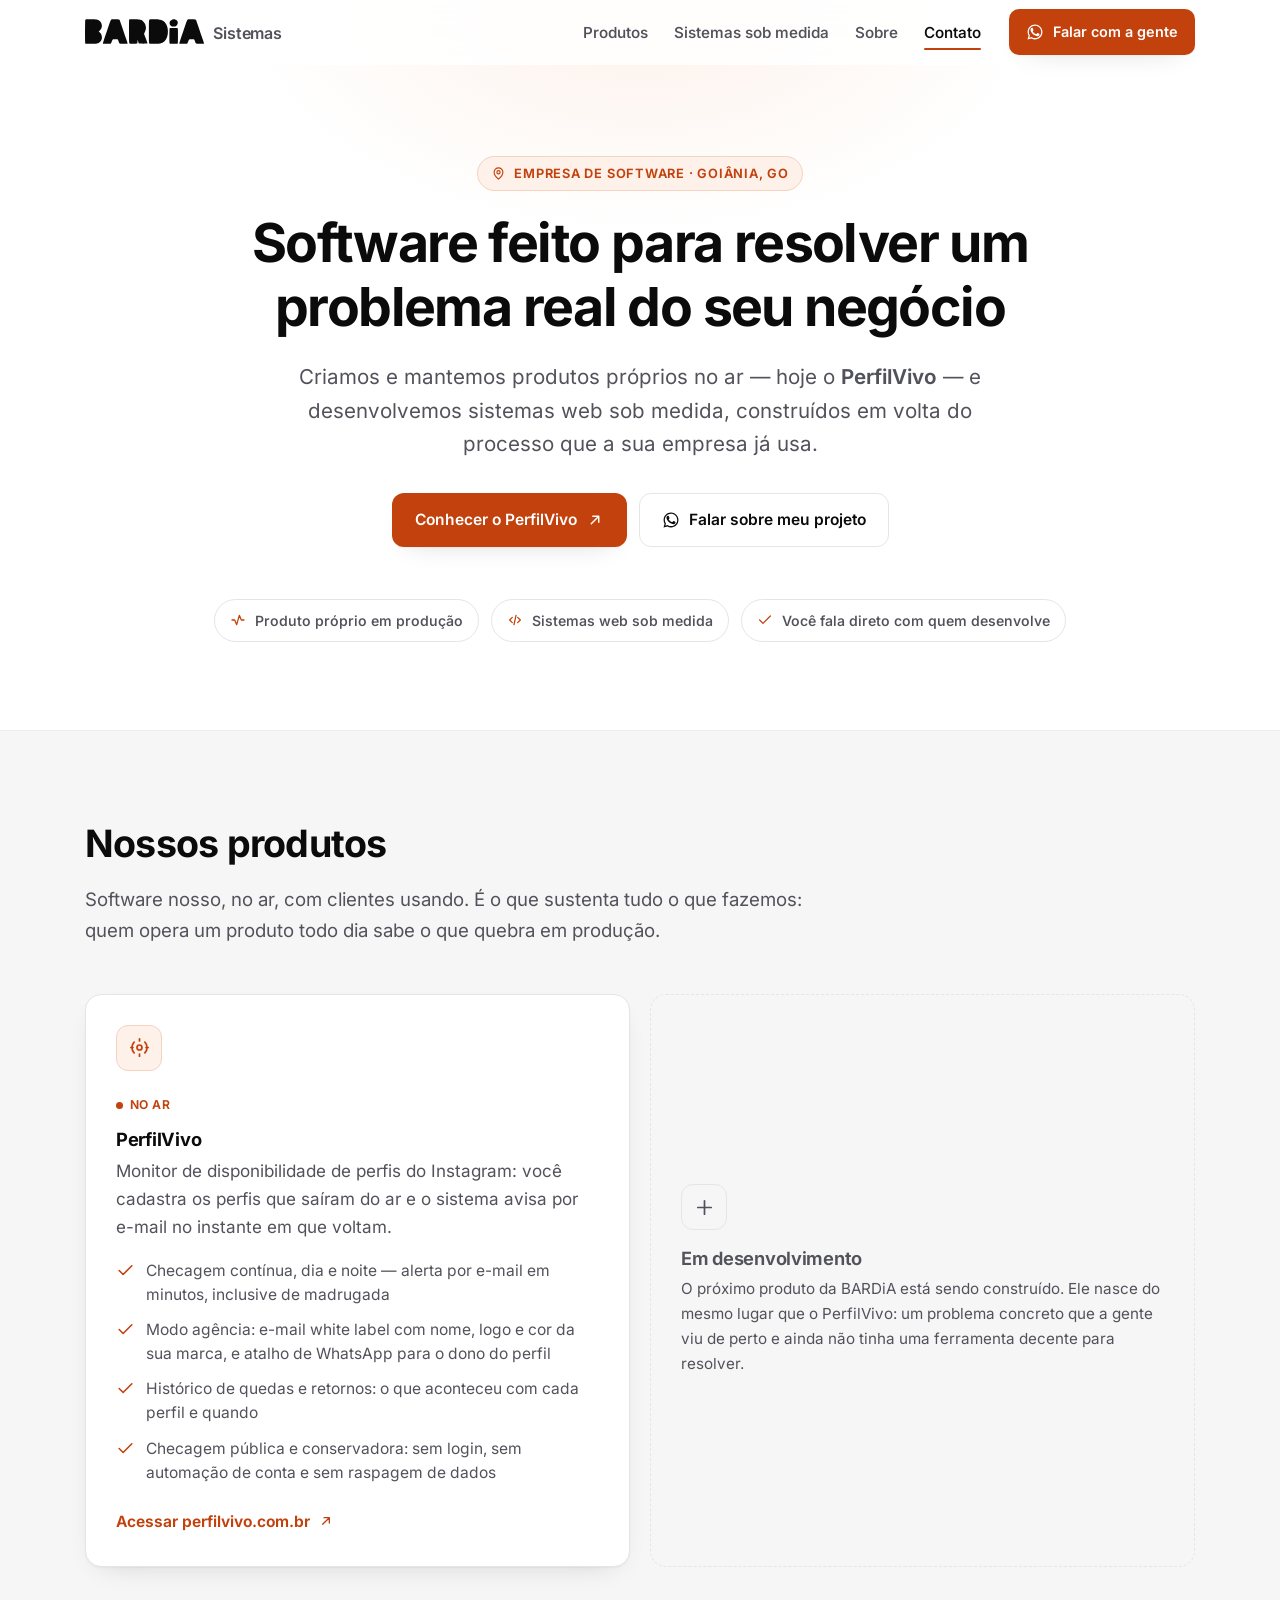
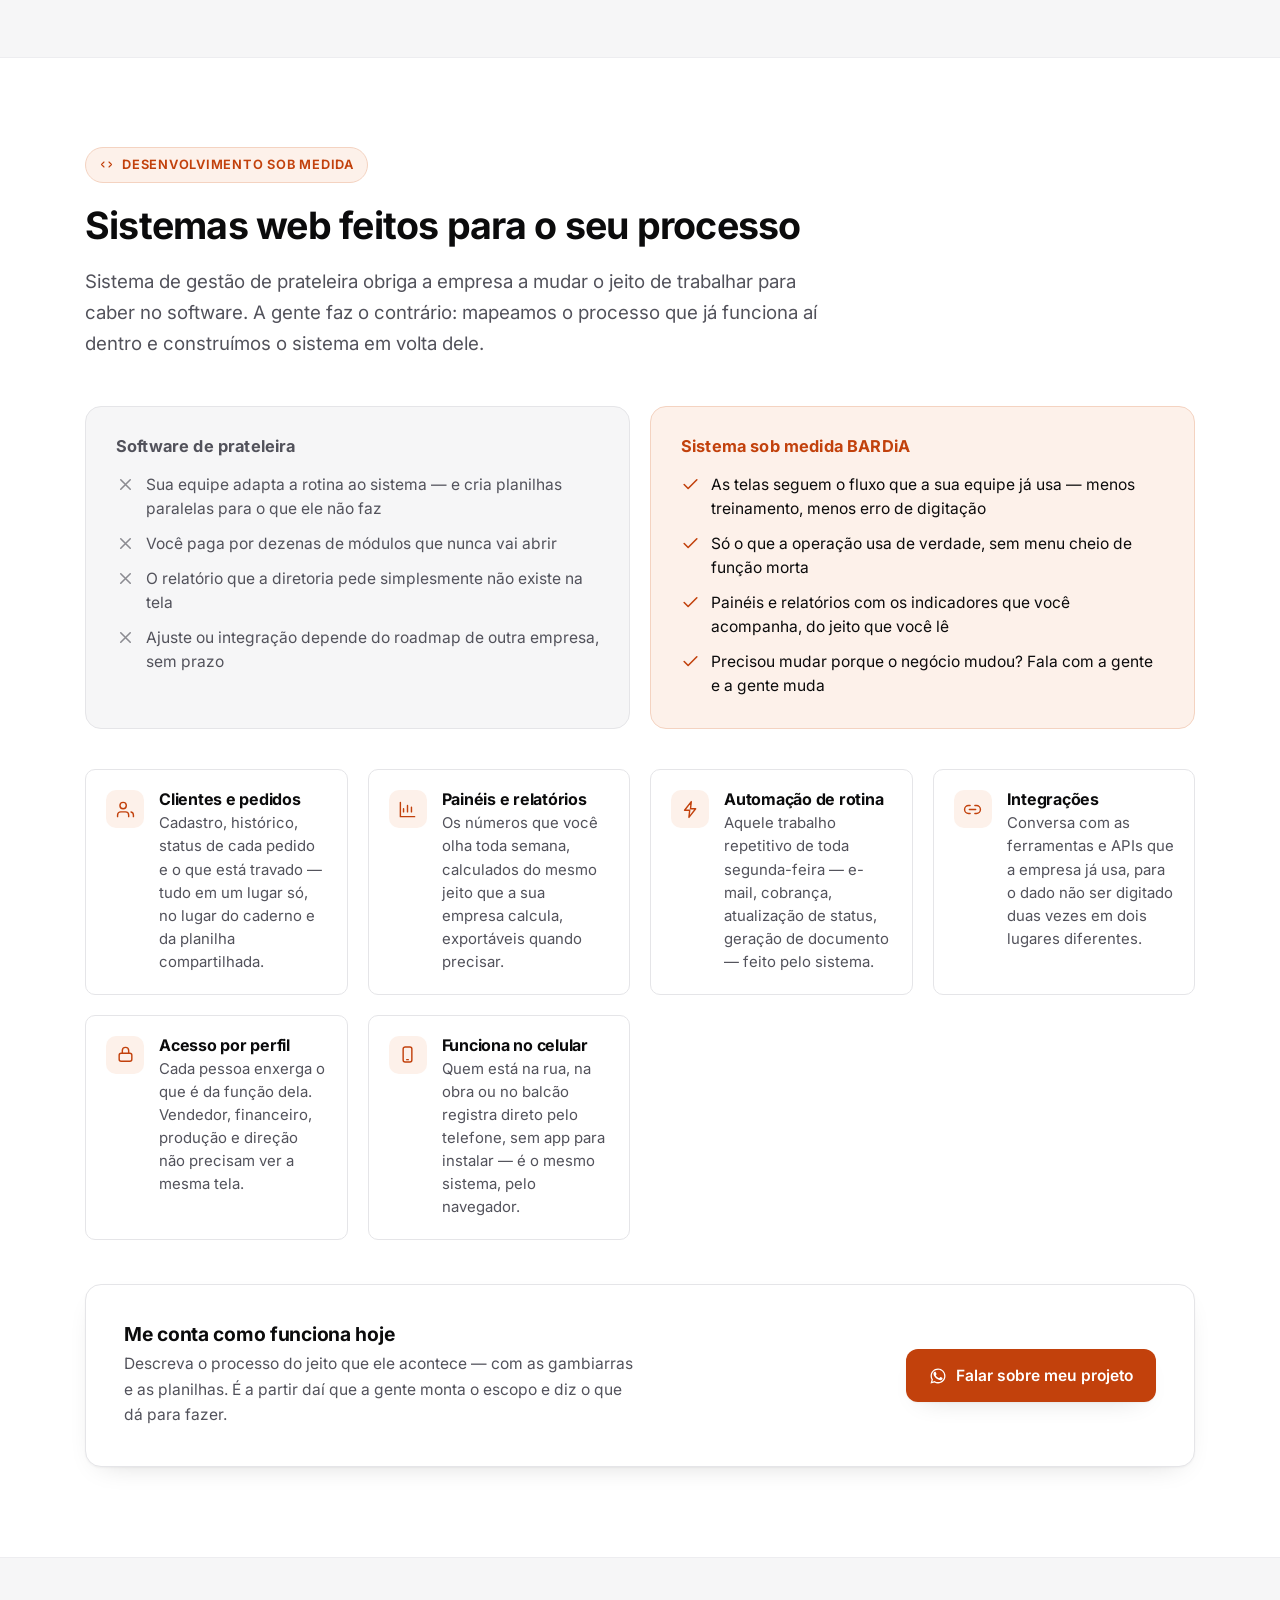
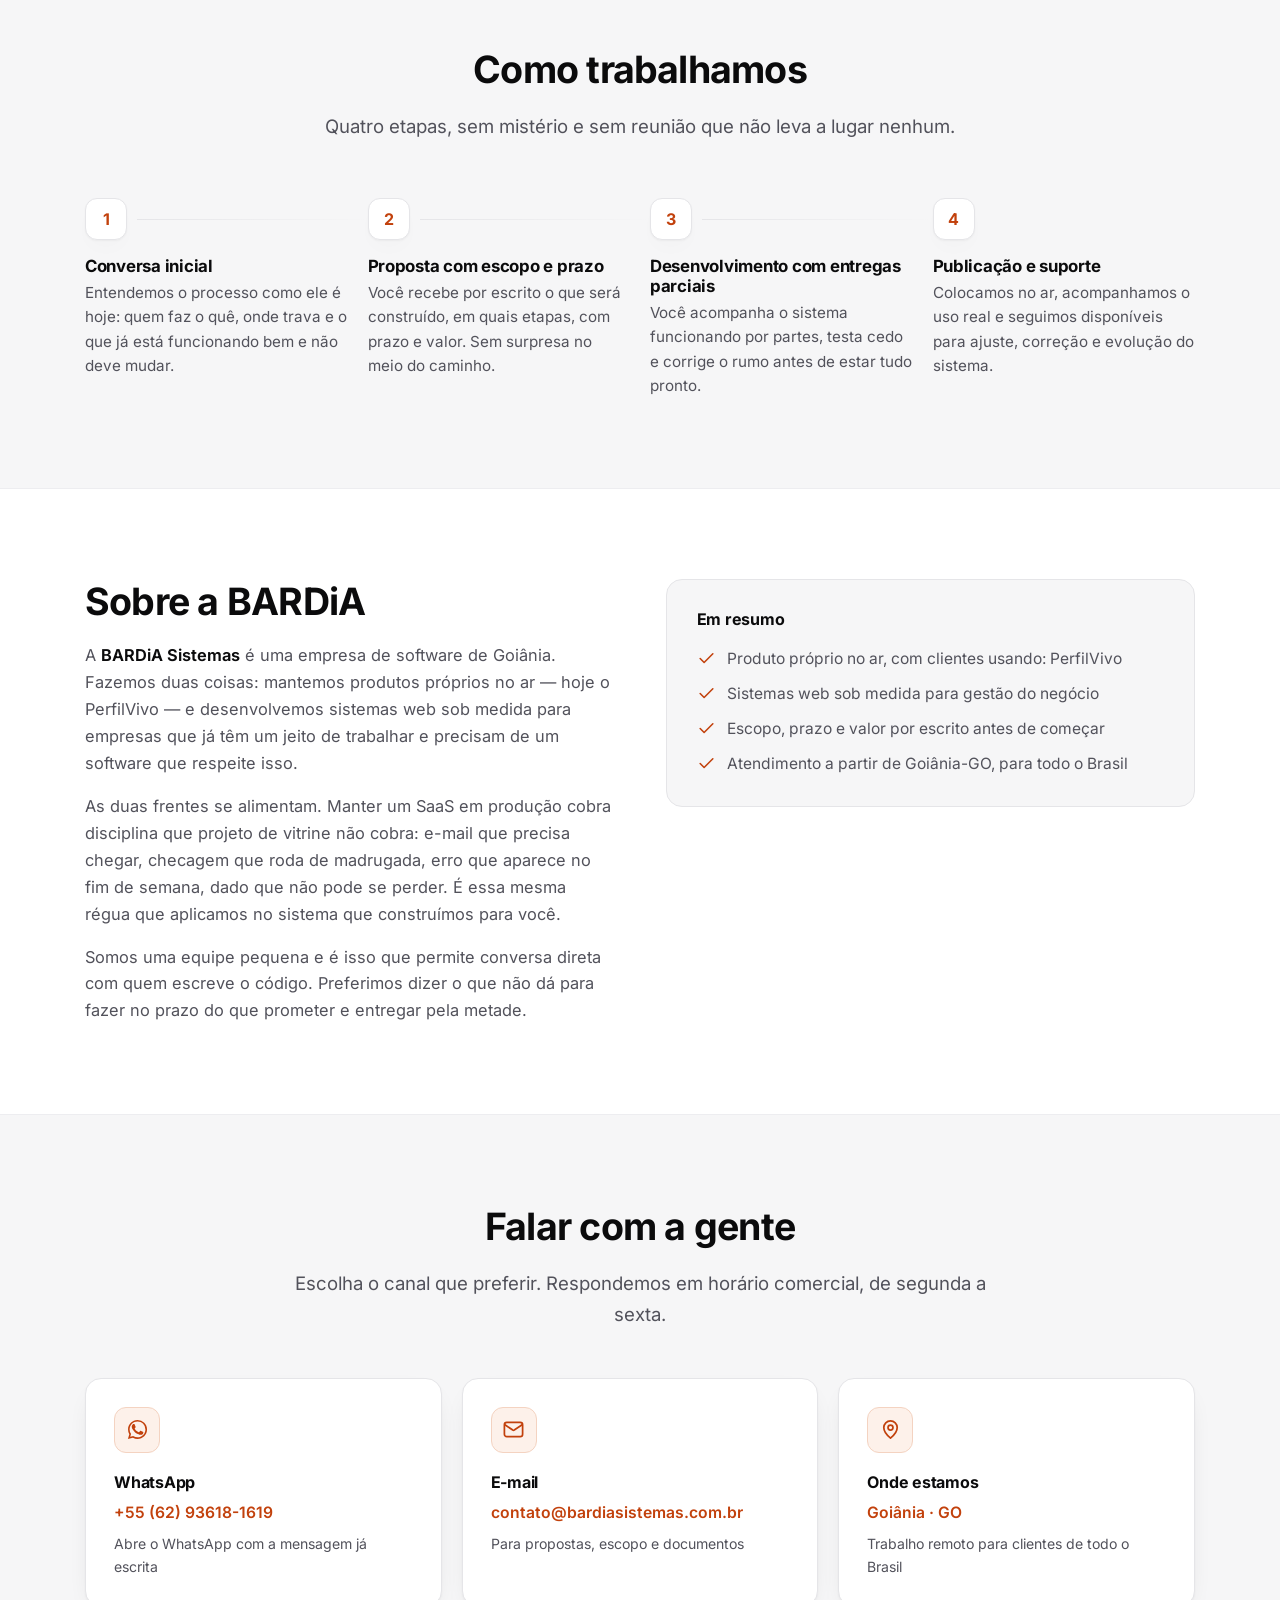
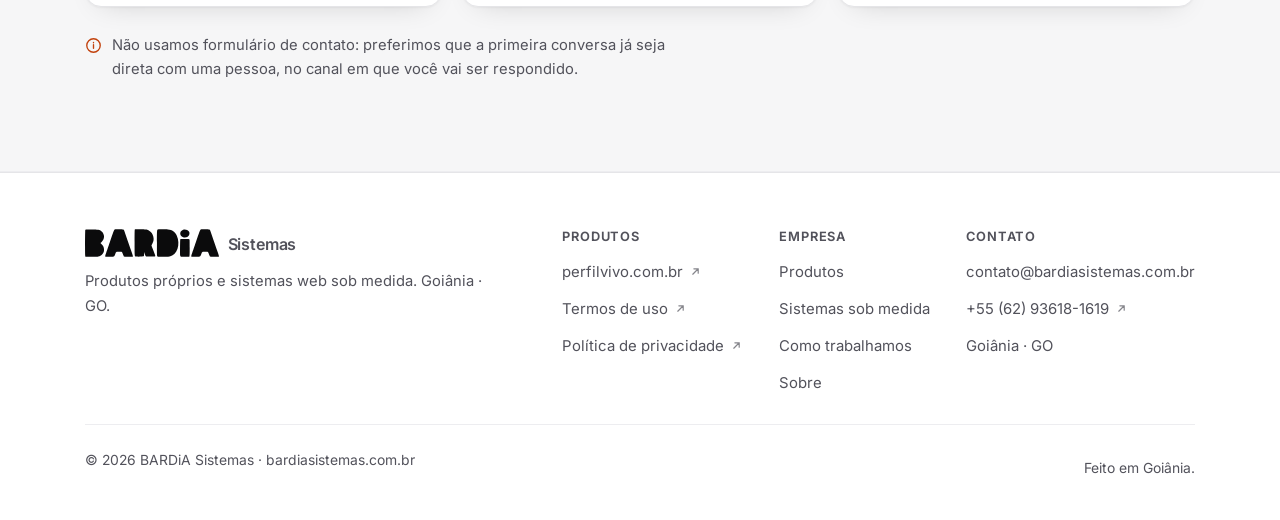
==== index.html @ 9dba1d03 "Site institucional da BARDiA Sistemas Landing page estatica de uma pagina, sem build e sem dependenc" ====
<!DOCTYPE html>
<html lang="pt-BR">
<head>
<meta charset="utf-8">
<meta name="viewport" content="width=device-width, initial-scale=1">

<title>BARDiA Sistemas — Sistemas web sob medida em Goiânia-GO</title>
<meta name="description" content="BARDiA Sistemas: empresa de software em Goiânia-GO. Desenvolvemos sistemas web sob medida para o processo da sua empresa e mantemos produtos próprios no ar, como o PerfilVivo.">
<meta name="author" content="BARDiA Sistemas">
<meta name="theme-color" content="#ffffff" media="(prefers-color-scheme: light)">
<meta name="theme-color" content="#0b0b0c" media="(prefers-color-scheme: dark)">

<link rel="canonical" href="https://bardiasistemas.com.br/">

<!-- Icones. favicon.svg e o quadrado ambar com o monograma branco — o mesmo
     desenho dos PNGs, para a aba nao mudar de cara conforme o navegador.
     (logo-mark.svg continua existindo como logo pura, sem fundo.) -->
<link rel="icon" href="assets/img/favicon.svg" type="image/svg+xml">
<link rel="icon" href="assets/img/favicon-32.png" sizes="32x32" type="image/png">
<link rel="apple-touch-icon" href="assets/img/apple-touch-icon.png">
<link rel="manifest" href="site.webmanifest">

<!-- A fonte e servida do proprio dominio. O preload faz o navegador comecar a
     baixa-la junto com o CSS, em vez de so depois de interpretar a folha de
     estilo. O atributo crossorigin e obrigatorio em preload de fonte, mesmo
     sendo do mesmo dominio — sem ele o arquivo e baixado duas vezes. -->
<link rel="preload" href="assets/fonts/inter-latin.woff2" as="font" type="font/woff2" crossorigin>

<!-- Open Graph -->
<meta property="og:type" content="website">
<meta property="og:site_name" content="BARDiA Sistemas">
<meta property="og:locale" content="pt_BR">
<meta property="og:url" content="https://bardiasistemas.com.br/">
<meta property="og:title" content="BARDiA Sistemas — Sistemas web sob medida em Goiânia-GO">
<meta property="og:description" content="Empresa de software com produto próprio no ar (PerfilVivo) e sistemas web sob medida, construídos em volta do processo que a sua empresa já usa.">
<meta property="og:image" content="https://bardiasistemas.com.br/assets/img/og-image.png">
<meta property="og:image:type" content="image/png">
<meta property="og:image:width" content="1200">
<meta property="og:image:height" content="630">
<meta property="og:image:alt" content="BARDiA Sistemas — sistemas web sob medida">

<!-- Twitter Card -->
<meta name="twitter:card" content="summary_large_image">
<meta name="twitter:title" content="BARDiA Sistemas — Sistemas web sob medida em Goiânia-GO">
<meta name="twitter:description" content="Empresa de software com produto próprio no ar (PerfilVivo) e sistemas web sob medida, construídos em volta do processo que a sua empresa já usa.">
<meta name="twitter:image" content="https://bardiasistemas.com.br/assets/img/og-image.png">
<meta name="twitter:image:alt" content="BARDiA Sistemas — sistemas web sob medida">

<link rel="stylesheet" href="assets/css/styles.css">

<!-- Marca o documento como "com JavaScript" antes da primeira pintura. E o que
     autoriza o CSS a esconder os blocos .reveal; sem JS, nada some. -->
<script>document.documentElement.classList.add('js');</script>

<script src="assets/js/main.js" defer></script>
</head>

<body>

<a class="skip" href="#conteudo">Ir para o conteúdo</a>

<!-- =========================================================
     HEADER
     ========================================================= -->
<header class="site-header" id="topo">
  <div class="wrap header-inner">

    <a class="brand" href="#topo" aria-label="BARDiA Sistemas — voltar ao início">
      <img class="brand-logo" src="assets/img/logo.svg" alt="BARDiA" width="816" height="171">
      <span class="brand-suffix">Sistemas</span>
    </a>

    <nav class="nav" id="nav-principal" aria-label="Navegação principal">
      <ul class="nav-list">
        <li><a href="#produtos">Produtos</a></li>
        <li><a href="#sob-medida">Sistemas sob medida</a></li>
        <li><a href="#sobre">Sobre</a></li>
        <li><a href="#contato">Contato</a></li>
      </ul>
      <a class="btn btn--primary btn--sm"
         href="https://wa.me/5562936181619?text=Ol%C3%A1!%20Vim%20pelo%20site%20da%20BARDiA%20Sistemas%20e%20gostaria%20de%20falar%20com%20voc%C3%AAs."
         target="_blank" rel="noopener">
        <svg viewBox="0 0 24 24" fill="currentColor" aria-hidden="true"><path d="M12.04 2C6.58 2 2.13 6.45 2.13 11.91c0 1.75.46 3.45 1.32 4.95L2 22l5.25-1.38a9.87 9.87 0 0 0 4.79 1.22h.01c5.46 0 9.9-4.45 9.9-9.91 0-2.65-1.03-5.14-2.9-7.01A9.82 9.82 0 0 0 12.04 2Zm0 18.13h-.01a8.2 8.2 0 0 1-4.19-1.15l-.3-.18-3.12.82.83-3.04-.2-.31a8.17 8.17 0 0 1-1.26-4.36c0-4.54 3.7-8.23 8.25-8.23 2.2 0 4.27.86 5.83 2.42a8.18 8.18 0 0 1 2.41 5.82c0 4.54-3.7 8.23-8.24 8.23Z"/><path d="M17.47 14.38c-.3-.15-1.76-.87-2.03-.97-.27-.1-.47-.15-.67.15-.2.3-.77.97-.94 1.17-.17.2-.35.22-.65.07-.3-.15-1.26-.46-2.4-1.48-.89-.79-1.49-1.76-1.66-2.06-.17-.3-.02-.46.13-.61.13-.13.3-.35.45-.52.15-.17.2-.3.3-.5.1-.2.05-.37-.02-.52-.07-.15-.67-1.62-.92-2.22-.24-.58-.49-.5-.67-.51h-.57c-.2 0-.52.07-.79.37-.27.3-1.04 1.02-1.04 2.48s1.07 2.88 1.22 3.08c.15.2 2.1 3.2 5.08 4.49.71.31 1.26.49 1.69.63.71.23 1.36.19 1.87.12.57-.09 1.76-.72 2.01-1.41.25-.69.25-1.29.17-1.41-.07-.12-.27-.2-.56-.35Z"/></svg>
        Falar com a gente
      </a>
    </nav>

    <button class="nav-toggle" id="nav-toggle" type="button"
            aria-controls="nav-principal" aria-expanded="false" aria-label="Abrir menu de navegação">
      <svg class="icon-open" viewBox="0 0 24 24" fill="none" stroke="currentColor" stroke-width="1.9" stroke-linecap="round" aria-hidden="true"><path d="M4 7h16M4 12h16M4 17h16"/></svg>
      <svg class="icon-close" viewBox="0 0 24 24" fill="none" stroke="currentColor" stroke-width="1.9" stroke-linecap="round" aria-hidden="true"><path d="M6 6l12 12M18 6 6 18"/></svg>
    </button>

  </div>
</header>

<main id="conteudo">

  <!-- =========================================================
       HERO
       ========================================================= -->
  <section class="hero">
    <div class="wrap">
      <div class="hero-inner">

        <p class="eyebrow reveal">
          <svg viewBox="0 0 24 24" fill="none" stroke="currentColor" stroke-width="1.8" stroke-linecap="round" stroke-linejoin="round" aria-hidden="true"><path d="M12 21s7-5.5 7-11a7 7 0 1 0-14 0c0 5.5 7 11 7 11Z"/><circle cx="12" cy="10" r="2.6"/></svg>
          Empresa de software · Goiânia, GO
        </p>

        <h1 class="reveal" data-delay="1">Software feito para resolver um problema real do seu negócio</h1>

        <p class="lead reveal" data-delay="2">
          Criamos e mantemos produtos próprios no ar — hoje o <strong>PerfilVivo</strong> — e
          desenvolvemos sistemas web sob medida, construídos em volta do processo que a sua empresa já usa.
        </p>

        <div class="btn-row reveal" data-delay="3">
          <a class="btn btn--primary" href="https://perfilvivo.com.br" target="_blank" rel="noopener">
            Conhecer o PerfilVivo
            <svg viewBox="0 0 24 24" fill="none" stroke="currentColor" stroke-width="1.9" stroke-linecap="round" stroke-linejoin="round" aria-hidden="true"><path d="M7 17 17 7M9 7h8v8"/></svg>
          </a>
          <a class="btn btn--ghost"
             href="https://wa.me/5562936181619?text=Ol%C3%A1!%20Vim%20pelo%20site%20da%20BARDiA%20Sistemas%20e%20quero%20falar%20sobre%20um%20projeto%20de%20sistema%20sob%20medida."
             target="_blank" rel="noopener">
            <svg viewBox="0 0 24 24" fill="currentColor" aria-hidden="true"><path d="M12.04 2C6.58 2 2.13 6.45 2.13 11.91c0 1.75.46 3.45 1.32 4.95L2 22l5.25-1.38a9.87 9.87 0 0 0 4.79 1.22h.01c5.46 0 9.9-4.45 9.9-9.91 0-2.65-1.03-5.14-2.9-7.01A9.82 9.82 0 0 0 12.04 2Zm0 18.13h-.01a8.2 8.2 0 0 1-4.19-1.15l-.3-.18-3.12.82.83-3.04-.2-.31a8.17 8.17 0 0 1-1.26-4.36c0-4.54 3.7-8.23 8.25-8.23 2.2 0 4.27.86 5.83 2.42a8.18 8.18 0 0 1 2.41 5.82c0 4.54-3.7 8.23-8.24 8.23Z"/><path d="M17.47 14.38c-.3-.15-1.76-.87-2.03-.97-.27-.1-.47-.15-.67.15-.2.3-.77.97-.94 1.17-.17.2-.35.22-.65.07-.3-.15-1.26-.46-2.4-1.48-.89-.79-1.49-1.76-1.66-2.06-.17-.3-.02-.46.13-.61.13-.13.3-.35.45-.52.15-.17.2-.3.3-.5.1-.2.05-.37-.02-.52-.07-.15-.67-1.62-.92-2.22-.24-.58-.49-.5-.67-.51h-.57c-.2 0-.52.07-.79.37-.27.3-1.04 1.02-1.04 2.48s1.07 2.88 1.22 3.08c.15.2 2.1 3.2 5.08 4.49.71.31 1.26.49 1.69.63.71.23 1.36.19 1.87.12.57-.09 1.76-.72 2.01-1.41.25-.69.25-1.29.17-1.41-.07-.12-.27-.2-.56-.35Z"/></svg>
            Falar sobre meu projeto
          </a>
        </div>

        <ul class="facts reveal" data-delay="3">
          <li class="fact">
            <svg viewBox="0 0 24 24" fill="none" stroke="currentColor" stroke-width="1.9" stroke-linecap="round" stroke-linejoin="round" aria-hidden="true"><path d="M3 12h4l3 7 4-14 3 7h4"/></svg>
            Produto próprio em produção
          </li>
          <li class="fact">
            <svg viewBox="0 0 24 24" fill="none" stroke="currentColor" stroke-width="1.9" stroke-linecap="round" stroke-linejoin="round" aria-hidden="true"><path d="m8 8-4 4 4 4M16 8l4 4-4 4M13.5 5l-3 14"/></svg>
            Sistemas web sob medida
          </li>
          <li class="fact">
            <svg viewBox="0 0 24 24" fill="none" stroke="currentColor" stroke-width="1.9" stroke-linecap="round" stroke-linejoin="round" aria-hidden="true"><path d="M20 6 9 17l-5-5"/></svg>
            Você fala direto com quem desenvolve
          </li>
        </ul>

      </div>
    </div>
  </section>

  <!-- =========================================================
       PRODUTOS
       ========================================================= -->
  <section class="section section--alt" id="produtos" aria-labelledby="produtos-titulo">
    <div class="wrap">

      <div class="section-head reveal">
        <h2 id="produtos-titulo">Nossos produtos</h2>
        <p class="lead">
          Software nosso, no ar, com clientes usando. É o que sustenta tudo o que fazemos:
          quem opera um produto todo dia sabe o que quebra em produção.
        </p>
      </div>

      <div class="grid grid--2">

        <!-- ---------- Card de produto: PerfilVivo ---------- -->
        <article class="card card--link reveal">
          <div class="card-icon">
            <svg viewBox="0 0 24 24" fill="none" stroke="currentColor" stroke-width="1.8" stroke-linecap="round" stroke-linejoin="round" aria-hidden="true">
              <circle cx="12" cy="12" r="2.6"/><path d="M12 3v2.2M12 18.8V21M3 12h2.2M18.8 12H21"/><path d="M6.4 6.4a8 8 0 0 0 0 11.2M17.6 17.6a8 8 0 0 0 0-11.2"/>
            </svg>
          </div>
          <p class="product-tag"><span class="dot dot--live"></span> No ar</p>
          <h3>PerfilVivo</h3>
          <p class="muted">
            Monitor de disponibilidade de perfis do Instagram: você cadastra os perfis que saíram do ar
            e o sistema avisa por e-mail no instante em que voltam.
          </p>
          <ul class="list list--check">
            <li>
              <svg viewBox="0 0 24 24" fill="none" stroke="currentColor" stroke-width="2" stroke-linecap="round" stroke-linejoin="round" aria-hidden="true"><path d="M20 6 9 17l-5-5"/></svg>
              Checagem contínua, dia e noite — alerta por e-mail em minutos, inclusive de madrugada
            </li>
            <li>
              <svg viewBox="0 0 24 24" fill="none" stroke="currentColor" stroke-width="2" stroke-linecap="round" stroke-linejoin="round" aria-hidden="true"><path d="M20 6 9 17l-5-5"/></svg>
              Modo agência: e-mail white label com nome, logo e cor da sua marca, e atalho de WhatsApp para o dono do perfil
            </li>
            <li>
              <svg viewBox="0 0 24 24" fill="none" stroke="currentColor" stroke-width="2" stroke-linecap="round" stroke-linejoin="round" aria-hidden="true"><path d="M20 6 9 17l-5-5"/></svg>
              Histórico de quedas e retornos: o que aconteceu com cada perfil e quando
            </li>
            <li>
              <svg viewBox="0 0 24 24" fill="none" stroke="currentColor" stroke-width="2" stroke-linecap="round" stroke-linejoin="round" aria-hidden="true"><path d="M20 6 9 17l-5-5"/></svg>
              Checagem pública e conservadora: sem login, sem automação de conta e sem raspagem de dados
            </li>
          </ul>
          <a class="card-link" href="https://perfilvivo.com.br" target="_blank" rel="noopener">
            Acessar perfilvivo.com.br
            <svg viewBox="0 0 24 24" fill="none" stroke="currentColor" stroke-width="2" stroke-linecap="round" stroke-linejoin="round" aria-hidden="true"><path d="M7 17 17 7M9 7h8v8"/></svg>
          </a>
        </article>

        <!-- =========================================================================
             PROXIMO PRODUTO — quando lancar, DUPLIQUE todo o bloco
             article.card.card--link do PerfilVivo (acima), cole exatamente AQUI
             (antes do card "Em desenvolvimento") e troque: icone SVG, a tag
             "No ar", o titulo, o paragrafo, os 4 itens da lista e o link externo.
             Com 3 ou mais produtos o grid vira 3 colunas sozinho — e ai voce pode
             simplesmente apagar o card "Em desenvolvimento" abaixo.
             ========================================================================= -->

        <!-- ---------- Placeholder discreto ---------- -->
        <article class="card card--soon reveal" data-delay="1">
          <div class="card-icon">
            <svg viewBox="0 0 24 24" fill="none" stroke="currentColor" stroke-width="1.8" stroke-linecap="round" stroke-linejoin="round" aria-hidden="true"><path d="M12 5v14M5 12h14"/></svg>
          </div>
          <h3>Em desenvolvimento</h3>
          <p>
            O próximo produto da BARDiA está sendo construído. Ele nasce do mesmo lugar que o PerfilVivo:
            um problema concreto que a gente viu de perto e ainda não tinha uma ferramenta decente para resolver.
          </p>
        </article>

      </div>
    </div>
  </section>

  <!-- =========================================================
       SISTEMAS SOB MEDIDA
       ========================================================= -->
  <section class="section" id="sob-medida" aria-labelledby="sob-medida-titulo">
    <div class="wrap">

      <div class="section-head reveal">
        <p class="eyebrow">
          <svg viewBox="0 0 24 24" fill="none" stroke="currentColor" stroke-width="1.8" stroke-linecap="round" stroke-linejoin="round" aria-hidden="true"><path d="m8 8-4 4 4 4M16 8l4 4-4 4"/></svg>
          Desenvolvimento sob medida
        </p>
        <h2 id="sob-medida-titulo">Sistemas web feitos para o seu processo</h2>
        <p class="lead">
          Sistema de gestão de prateleira obriga a empresa a mudar o jeito de trabalhar para caber no software.
          A gente faz o contrário: mapeamos o processo que já funciona aí dentro e construímos o sistema em volta dele.
        </p>
      </div>

      <div class="compare">
        <div class="compare-col compare--off reveal">
          <h3>Software de prateleira</h3>
          <ul class="list list--x">
            <li>
              <svg viewBox="0 0 24 24" fill="none" stroke="currentColor" stroke-width="2" stroke-linecap="round" aria-hidden="true"><path d="M6 6l12 12M18 6 6 18"/></svg>
              Sua equipe adapta a rotina ao sistema — e cria planilhas paralelas para o que ele não faz
            </li>
            <li>
              <svg viewBox="0 0 24 24" fill="none" stroke="currentColor" stroke-width="2" stroke-linecap="round" aria-hidden="true"><path d="M6 6l12 12M18 6 6 18"/></svg>
              Você paga por dezenas de módulos que nunca vai abrir
            </li>
            <li>
              <svg viewBox="0 0 24 24" fill="none" stroke="currentColor" stroke-width="2" stroke-linecap="round" aria-hidden="true"><path d="M6 6l12 12M18 6 6 18"/></svg>
              O relatório que a diretoria pede simplesmente não existe na tela
            </li>
            <li>
              <svg viewBox="0 0 24 24" fill="none" stroke="currentColor" stroke-width="2" stroke-linecap="round" aria-hidden="true"><path d="M6 6l12 12M18 6 6 18"/></svg>
              Ajuste ou integração depende do roadmap de outra empresa, sem prazo
            </li>
          </ul>
        </div>

        <div class="compare-col compare--on reveal" data-delay="1">
          <h3>Sistema sob medida BARDiA</h3>
          <ul class="list list--check">
            <li>
              <svg viewBox="0 0 24 24" fill="none" stroke="currentColor" stroke-width="2" stroke-linecap="round" stroke-linejoin="round" aria-hidden="true"><path d="M20 6 9 17l-5-5"/></svg>
              As telas seguem o fluxo que a sua equipe já usa — menos treinamento, menos erro de digitação
            </li>
            <li>
              <svg viewBox="0 0 24 24" fill="none" stroke="currentColor" stroke-width="2" stroke-linecap="round" stroke-linejoin="round" aria-hidden="true"><path d="M20 6 9 17l-5-5"/></svg>
              Só o que a operação usa de verdade, sem menu cheio de função morta
            </li>
            <li>
              <svg viewBox="0 0 24 24" fill="none" stroke="currentColor" stroke-width="2" stroke-linecap="round" stroke-linejoin="round" aria-hidden="true"><path d="M20 6 9 17l-5-5"/></svg>
              Painéis e relatórios com os indicadores que você acompanha, do jeito que você lê
            </li>
            <li>
              <svg viewBox="0 0 24 24" fill="none" stroke="currentColor" stroke-width="2" stroke-linecap="round" stroke-linejoin="round" aria-hidden="true"><path d="M20 6 9 17l-5-5"/></svg>
              Precisou mudar porque o negócio mudou? Fala com a gente e a gente muda
            </li>
          </ul>
        </div>
      </div>

      <div class="grid grid--3">

        <div class="feature reveal">
          <div class="feature-icon">
            <svg viewBox="0 0 24 24" fill="none" stroke="currentColor" stroke-width="1.8" stroke-linecap="round" stroke-linejoin="round" aria-hidden="true"><path d="M16 21v-2a4 4 0 0 0-4-4H6a4 4 0 0 0-4 4v2"/><circle cx="9" cy="7" r="4"/><path d="M22 21v-2a4 4 0 0 0-3-3.87"/></svg>
          </div>
          <div>
            <h3>Clientes e pedidos</h3>
            <p>Cadastro, histórico, status de cada pedido e o que está travado — tudo em um lugar só, no lugar do caderno e da planilha compartilhada.</p>
          </div>
        </div>

        <div class="feature reveal" data-delay="1">
          <div class="feature-icon">
            <svg viewBox="0 0 24 24" fill="none" stroke="currentColor" stroke-width="1.8" stroke-linecap="round" stroke-linejoin="round" aria-hidden="true"><path d="M3 3v18h18"/><path d="M7 15v-4M12 15V7M17 15v-6"/></svg>
          </div>
          <div>
            <h3>Painéis e relatórios</h3>
            <p>Os números que você olha toda semana, calculados do mesmo jeito que a sua empresa calcula, exportáveis quando precisar.</p>
          </div>
        </div>

        <div class="feature reveal" data-delay="2">
          <div class="feature-icon">
            <svg viewBox="0 0 24 24" fill="none" stroke="currentColor" stroke-width="1.8" stroke-linecap="round" stroke-linejoin="round" aria-hidden="true"><path d="M13 2 4.5 13H11l-1 9 8.5-11H12l1-9Z"/></svg>
          </div>
          <div>
            <h3>Automação de rotina</h3>
            <p>Aquele trabalho repetitivo de toda segunda-feira — e-mail, cobrança, atualização de status, geração de documento — feito pelo sistema.</p>
          </div>
        </div>

        <div class="feature reveal">
          <div class="feature-icon">
            <svg viewBox="0 0 24 24" fill="none" stroke="currentColor" stroke-width="1.8" stroke-linecap="round" stroke-linejoin="round" aria-hidden="true"><path d="M9 17H7a5 5 0 0 1 0-10h2M15 7h2a5 5 0 0 1 0 10h-2M8 12h8"/></svg>
          </div>
          <div>
            <h3>Integrações</h3>
            <p>Conversa com as ferramentas e APIs que a empresa já usa, para o dado não ser digitado duas vezes em dois lugares diferentes.</p>
          </div>
        </div>

        <div class="feature reveal" data-delay="1">
          <div class="feature-icon">
            <svg viewBox="0 0 24 24" fill="none" stroke="currentColor" stroke-width="1.8" stroke-linecap="round" stroke-linejoin="round" aria-hidden="true"><rect x="4" y="10.5" width="16" height="10" rx="2.5"/><path d="M8 10.5V7a4 4 0 0 1 8 0v3.5"/></svg>
          </div>
          <div>
            <h3>Acesso por perfil</h3>
            <p>Cada pessoa enxerga o que é da função dela. Vendedor, financeiro, produção e direção não precisam ver a mesma tela.</p>
          </div>
        </div>

        <div class="feature reveal" data-delay="2">
          <div class="feature-icon">
            <svg viewBox="0 0 24 24" fill="none" stroke="currentColor" stroke-width="1.8" stroke-linecap="round" stroke-linejoin="round" aria-hidden="true"><rect x="6.5" y="2.5" width="11" height="19" rx="2.5"/><path d="M11 18.5h2"/></svg>
          </div>
          <div>
            <h3>Funciona no celular</h3>
            <p>Quem está na rua, na obra ou no balcão registra direto pelo telefone, sem app para instalar — é o mesmo sistema, pelo navegador.</p>
          </div>
        </div>

      </div>

      <div class="cta-panel reveal">
        <div>
          <h3>Me conta como funciona hoje</h3>
          <p>
            Descreva o processo do jeito que ele acontece — com as gambiarras e as planilhas.
            É a partir daí que a gente monta o escopo e diz o que dá para fazer.
          </p>
        </div>
        <a class="btn btn--primary"
           href="https://wa.me/5562936181619?text=Ol%C3%A1!%20Quero%20um%20sistema%20sob%20medida%20para%20a%20minha%20empresa.%20Posso%20te%20contar%20como%20funciona%20o%20nosso%20processo%20hoje%3F"
           target="_blank" rel="noopener">
          <svg viewBox="0 0 24 24" fill="currentColor" aria-hidden="true"><path d="M12.04 2C6.58 2 2.13 6.45 2.13 11.91c0 1.75.46 3.45 1.32 4.95L2 22l5.25-1.38a9.87 9.87 0 0 0 4.79 1.22h.01c5.46 0 9.9-4.45 9.9-9.91 0-2.65-1.03-5.14-2.9-7.01A9.82 9.82 0 0 0 12.04 2Zm0 18.13h-.01a8.2 8.2 0 0 1-4.19-1.15l-.3-.18-3.12.82.83-3.04-.2-.31a8.17 8.17 0 0 1-1.26-4.36c0-4.54 3.7-8.23 8.25-8.23 2.2 0 4.27.86 5.83 2.42a8.18 8.18 0 0 1 2.41 5.82c0 4.54-3.7 8.23-8.24 8.23Z"/><path d="M17.47 14.38c-.3-.15-1.76-.87-2.03-.97-.27-.1-.47-.15-.67.15-.2.3-.77.97-.94 1.17-.17.2-.35.22-.65.07-.3-.15-1.26-.46-2.4-1.48-.89-.79-1.49-1.76-1.66-2.06-.17-.3-.02-.46.13-.61.13-.13.3-.35.45-.52.15-.17.2-.3.3-.5.1-.2.05-.37-.02-.52-.07-.15-.67-1.62-.92-2.22-.24-.58-.49-.5-.67-.51h-.57c-.2 0-.52.07-.79.37-.27.3-1.04 1.02-1.04 2.48s1.07 2.88 1.22 3.08c.15.2 2.1 3.2 5.08 4.49.71.31 1.26.49 1.69.63.71.23 1.36.19 1.87.12.57-.09 1.76-.72 2.01-1.41.25-.69.25-1.29.17-1.41-.07-.12-.27-.2-.56-.35Z"/></svg>
          Falar sobre meu projeto
        </a>
      </div>

    </div>
  </section>

  <!-- =========================================================
       COMO TRABALHAMOS
       ========================================================= -->
  <section class="section section--alt" id="processo" aria-labelledby="processo-titulo">
    <div class="wrap">

      <div class="section-head center reveal">
        <h2 id="processo-titulo">Como trabalhamos</h2>
        <p class="lead">Quatro etapas, sem mistério e sem reunião que não leva a lugar nenhum.</p>
      </div>

      <ol class="steps">
        <li class="step reveal">
          <div class="step-num" aria-hidden="true">1</div>
          <h3>Conversa inicial</h3>
          <p>Entendemos o processo como ele é hoje: quem faz o quê, onde trava e o que já está funcionando bem e não deve mudar.</p>
        </li>
        <li class="step reveal" data-delay="1">
          <div class="step-num" aria-hidden="true">2</div>
          <h3>Proposta com escopo e prazo</h3>
          <p>Você recebe por escrito o que será construído, em quais etapas, com prazo e valor. Sem surpresa no meio do caminho.</p>
        </li>
        <li class="step reveal" data-delay="2">
          <div class="step-num" aria-hidden="true">3</div>
          <h3>Desenvolvimento com entregas parciais</h3>
          <p>Você acompanha o sistema funcionando por partes, testa cedo e corrige o rumo antes de estar tudo pronto.</p>
        </li>
        <li class="step reveal" data-delay="3">
          <div class="step-num" aria-hidden="true">4</div>
          <h3>Publicação e suporte</h3>
          <p>Colocamos no ar, acompanhamos o uso real e seguimos disponíveis para ajuste, correção e evolução do sistema.</p>
        </li>
      </ol>

    </div>
  </section>

  <!-- =========================================================
       SOBRE
       ========================================================= -->
  <section class="section" id="sobre" aria-labelledby="sobre-titulo">
    <div class="wrap">
      <div class="about">

        <div class="reveal">
          <h2 id="sobre-titulo">Sobre a BARDiA</h2>
          <p>
            A <strong>BARDiA Sistemas</strong> é uma empresa de software de Goiânia. Fazemos duas coisas:
            mantemos produtos próprios no ar — hoje o PerfilVivo — e desenvolvemos sistemas web sob medida
            para empresas que já têm um jeito de trabalhar e precisam de um software que respeite isso.
          </p>
          <p>
            As duas frentes se alimentam. Manter um SaaS em produção cobra disciplina que projeto de vitrine
            não cobra: e-mail que precisa chegar, checagem que roda de madrugada, erro que aparece no fim de
            semana, dado que não pode se perder. É essa mesma régua que aplicamos no sistema que construímos
            para você.
          </p>
          <p>
            Somos uma equipe pequena e é isso que permite conversa direta com quem escreve o código.
            Preferimos dizer o que não dá para fazer no prazo do que prometer e entregar pela metade.
          </p>
        </div>

        <aside class="about-side reveal" data-delay="1">
          <h3>Em resumo</h3>
          <ul class="list list--check">
            <li>
              <svg viewBox="0 0 24 24" fill="none" stroke="currentColor" stroke-width="2" stroke-linecap="round" stroke-linejoin="round" aria-hidden="true"><path d="M20 6 9 17l-5-5"/></svg>
              Produto próprio no ar, com clientes usando: PerfilVivo
            </li>
            <li>
              <svg viewBox="0 0 24 24" fill="none" stroke="currentColor" stroke-width="2" stroke-linecap="round" stroke-linejoin="round" aria-hidden="true"><path d="M20 6 9 17l-5-5"/></svg>
              Sistemas web sob medida para gestão do negócio
            </li>
            <li>
              <svg viewBox="0 0 24 24" fill="none" stroke="currentColor" stroke-width="2" stroke-linecap="round" stroke-linejoin="round" aria-hidden="true"><path d="M20 6 9 17l-5-5"/></svg>
              Escopo, prazo e valor por escrito antes de começar
            </li>
            <li>
              <svg viewBox="0 0 24 24" fill="none" stroke="currentColor" stroke-width="2" stroke-linecap="round" stroke-linejoin="round" aria-hidden="true"><path d="M20 6 9 17l-5-5"/></svg>
              Atendimento a partir de Goiânia-GO, para todo o Brasil
            </li>
          </ul>
        </aside>

      </div>
    </div>
  </section>

  <!-- =========================================================
       CONTATO
       ========================================================= -->
  <section class="section section--alt" id="contato" aria-labelledby="contato-titulo">
    <div class="wrap">

      <div class="section-head center reveal">
        <h2 id="contato-titulo">Falar com a gente</h2>
        <p class="lead">Escolha o canal que preferir. Respondemos em horário comercial, de segunda a sexta.</p>
      </div>

      <div class="grid grid--3">

        <a class="contact-card reveal"
           href="https://wa.me/5562936181619?text=Ol%C3%A1!%20Vim%20pelo%20site%20da%20BARDiA%20Sistemas%20e%20gostaria%20de%20falar%20com%20voc%C3%AAs."
           target="_blank" rel="noopener">
          <div class="card-icon">
            <svg viewBox="0 0 24 24" fill="currentColor" aria-hidden="true"><path d="M12.04 2C6.58 2 2.13 6.45 2.13 11.91c0 1.75.46 3.45 1.32 4.95L2 22l5.25-1.38a9.87 9.87 0 0 0 4.79 1.22h.01c5.46 0 9.9-4.45 9.9-9.91 0-2.65-1.03-5.14-2.9-7.01A9.82 9.82 0 0 0 12.04 2Zm0 18.13h-.01a8.2 8.2 0 0 1-4.19-1.15l-.3-.18-3.12.82.83-3.04-.2-.31a8.17 8.17 0 0 1-1.26-4.36c0-4.54 3.7-8.23 8.25-8.23 2.2 0 4.27.86 5.83 2.42a8.18 8.18 0 0 1 2.41 5.82c0 4.54-3.7 8.23-8.24 8.23Z"/><path d="M17.47 14.38c-.3-.15-1.76-.87-2.03-.97-.27-.1-.47-.15-.67.15-.2.3-.77.97-.94 1.17-.17.2-.35.22-.65.07-.3-.15-1.26-.46-2.4-1.48-.89-.79-1.49-1.76-1.66-2.06-.17-.3-.02-.46.13-.61.13-.13.3-.35.45-.52.15-.17.2-.3.3-.5.1-.2.05-.37-.02-.52-.07-.15-.67-1.62-.92-2.22-.24-.58-.49-.5-.67-.51h-.57c-.2 0-.52.07-.79.37-.27.3-1.04 1.02-1.04 2.48s1.07 2.88 1.22 3.08c.15.2 2.1 3.2 5.08 4.49.71.31 1.26.49 1.69.63.71.23 1.36.19 1.87.12.57-.09 1.76-.72 2.01-1.41.25-.69.25-1.29.17-1.41-.07-.12-.27-.2-.56-.35Z"/></svg>
          </div>
          <h3>WhatsApp</h3>
          <span class="value">+55 (62) 93618-1619</span>
          <span class="hint">Abre o WhatsApp com a mensagem já escrita</span>
        </a>

        <a class="contact-card reveal" data-delay="1" href="mailto:contato@bardiasistemas.com.br">
          <div class="card-icon">
            <svg viewBox="0 0 24 24" fill="none" stroke="currentColor" stroke-width="1.8" stroke-linecap="round" stroke-linejoin="round" aria-hidden="true"><rect x="2.5" y="4.5" width="19" height="15" rx="2.5"/><path d="m3 7 8.2 5.6a1.5 1.5 0 0 0 1.6 0L21 7"/></svg>
          </div>
          <h3>E-mail</h3>
          <span class="value">contato@bardiasistemas.com.br</span>
          <span class="hint">Para propostas, escopo e documentos</span>
        </a>

        <div class="contact-card reveal" data-delay="2">
          <div class="card-icon">
            <svg viewBox="0 0 24 24" fill="none" stroke="currentColor" stroke-width="1.8" stroke-linecap="round" stroke-linejoin="round" aria-hidden="true"><path d="M12 21s7-5.5 7-11a7 7 0 1 0-14 0c0 5.5 7 11 7 11Z"/><circle cx="12" cy="10" r="2.6"/></svg>
          </div>
          <h3>Onde estamos</h3>
          <span class="value">Goiânia · GO</span>
          <span class="hint">Trabalho remoto para clientes de todo o Brasil</span>
        </div>

      </div>

      <p class="contact-note reveal">
        <svg viewBox="0 0 24 24" fill="none" stroke="currentColor" stroke-width="1.9" stroke-linecap="round" stroke-linejoin="round" aria-hidden="true"><circle cx="12" cy="12" r="9.5"/><path d="M12 11v5M12 7.6v.6"/></svg>
        <span>Não usamos formulário de contato: preferimos que a primeira conversa já seja direta com uma pessoa, no canal em que você vai ser respondido.</span>
      </p>

    </div>
  </section>

</main>

<!-- =========================================================
     RODAPE
     ========================================================= -->
<footer class="site-footer">
  <div class="wrap">

    <div class="footer-top">

      <div class="footer-brand">
        <a class="brand" href="#topo" aria-label="BARDiA Sistemas — voltar ao início">
          <img class="brand-logo" src="assets/img/logo.svg" alt="BARDiA" width="816" height="171">
          <span class="brand-suffix">Sistemas</span>
        </a>
        <p>Produtos próprios e sistemas web sob medida. Goiânia · GO.</p>
      </div>

      <nav class="footer-nav" aria-label="Rodapé">
        <div class="footer-col">
          <h3>Produtos</h3>
          <ul>
            <li>
              <a href="https://perfilvivo.com.br" target="_blank" rel="noopener">
                perfilvivo.com.br
                <svg viewBox="0 0 24 24" fill="none" stroke="currentColor" stroke-width="2.2" stroke-linecap="round" stroke-linejoin="round" aria-hidden="true"><path d="M7 17 17 7M9 7h8v8"/></svg>
              </a>
            </li>
            <li>
              <a href="https://perfilvivo.com.br/termos" target="_blank" rel="noopener">
                Termos de uso
                <svg viewBox="0 0 24 24" fill="none" stroke="currentColor" stroke-width="2.2" stroke-linecap="round" stroke-linejoin="round" aria-hidden="true"><path d="M7 17 17 7M9 7h8v8"/></svg>
              </a>
            </li>
            <li>
              <a href="https://perfilvivo.com.br/privacidade" target="_blank" rel="noopener">
                Política de privacidade
                <svg viewBox="0 0 24 24" fill="none" stroke="currentColor" stroke-width="2.2" stroke-linecap="round" stroke-linejoin="round" aria-hidden="true"><path d="M7 17 17 7M9 7h8v8"/></svg>
              </a>
            </li>
          </ul>
        </div>

        <div class="footer-col">
          <h3>Empresa</h3>
          <ul>
            <li><a href="#produtos">Produtos</a></li>
            <li><a href="#sob-medida">Sistemas sob medida</a></li>
            <li><a href="#processo">Como trabalhamos</a></li>
            <li><a href="#sobre">Sobre</a></li>
          </ul>
        </div>

        <div class="footer-col">
          <h3>Contato</h3>
          <ul>
            <li><a href="mailto:contato@bardiasistemas.com.br">contato@bardiasistemas.com.br</a></li>
            <li>
              <a href="https://wa.me/5562936181619?text=Ol%C3%A1!%20Vim%20pelo%20site%20da%20BARDiA%20Sistemas." target="_blank" rel="noopener">
                +55 (62) 93618-1619
                <svg viewBox="0 0 24 24" fill="none" stroke="currentColor" stroke-width="2.2" stroke-linecap="round" stroke-linejoin="round" aria-hidden="true"><path d="M7 17 17 7M9 7h8v8"/></svg>
              </a>
            </li>
            <li><a href="#contato">Goiânia · GO</a></li>
          </ul>
        </div>
      </nav>

    </div>

    <div class="footer-bottom">
      <p>© <span id="ano">2026</span> BARDiA Sistemas · bardiasistemas.com.br</p>
      <p>Feito em Goiânia.</p>
    </div>

  </div>
</footer>

<!-- =========================================================
     JSON-LD — Organization
     ========================================================= -->
<script type="application/ld+json">
{
  "@context": "https://schema.org",
  "@type": "Organization",
  "@id": "https://bardiasistemas.com.br/#organizacao",
  "name": "BARDiA Sistemas",
  "alternateName": "BARDiA",
  "url": "https://bardiasistemas.com.br/",
  "logo": "https://bardiasistemas.com.br/assets/img/logo-512.png",
  "image": "https://bardiasistemas.com.br/assets/img/og-image.png",
  "email": "contato@bardiasistemas.com.br",
  "telephone": "+5562936181619",
  "description": "Empresa de software de Goiânia-GO. Desenvolve sistemas web sob medida para gestão de negócios e mantém produtos próprios (SaaS), como o PerfilVivo.",
  "areaServed": { "@type": "Country", "name": "Brasil" },
  "address": {
    "@type": "PostalAddress",
    "addressLocality": "Goiânia",
    "addressRegion": "GO",
    "addressCountry": "BR"
  },
  "contactPoint": [{
    "@type": "ContactPoint",
    "contactType": "vendas",
    "email": "contato@bardiasistemas.com.br",
    "telephone": "+5562936181619",
    "availableLanguage": ["pt-BR"]
  }],
  "sameAs": ["https://perfilvivo.com.br"],
  "makesOffer": [{
    "@type": "Offer",
    "itemOffered": {
      "@type": "SoftwareApplication",
      "name": "PerfilVivo",
      "url": "https://perfilvivo.com.br",
      "applicationCategory": "BusinessApplication",
      "operatingSystem": "Web",
      "description": "Monitor de disponibilidade de perfis do Instagram, com alerta por e-mail quando o perfil volta ao ar."
    }
  }],
  "hasOfferCatalog": {
    "@type": "OfferCatalog",
    "name": "Serviços",
    "itemListElement": [
      { "@type": "Offer", "itemOffered": { "@type": "Service", "name": "Desenvolvimento de sistemas web sob medida" } },
      { "@type": "Offer", "itemOffered": { "@type": "Service", "name": "Sistemas de gestão customizados" } },
      { "@type": "Offer", "itemOffered": { "@type": "Service", "name": "Painéis e relatórios sob medida" } },
      { "@type": "Offer", "itemOffered": { "@type": "Service", "name": "Automação de processos e rotinas" } },
      { "@type": "Offer", "itemOffered": { "@type": "Service", "name": "Integração com sistemas e APIs" } },
      { "@type": "Offer", "itemOffered": { "@type": "Service", "name": "Manutenção e suporte de sistemas web" } }
    ]
  }
}
</script>

</body>
</html>
---- assets/css/styles.css ----
/* =========================================================================
   BARDiA Sistemas — folha de estilo unica
   Sumario
     0. Tipografia (Inter)             6. Cards e grids
     1. Tokens (cores, medidas)        7. Sistemas sob medida
     2. Base e tipografia              8. Como trabalhamos
     3. Botoes                         9. Sobre e contato
     4. Header e navegacao            10. Rodape
     5. Hero                          11. Animacao de entrada
                                      12. Ajustes por largura de tela
                                      13. Impressao   14. Pagina 404
   ========================================================================= */


/* =========================================================================
   0. TIPOGRAFIA
   Inter, hospedada aqui mesmo em assets/fonts/ — nao vem do Google Fonts.
   Servir do proprio dominio e mais rapido (nao abre conexao com terceiro),
   nao expoe o IP do visitante a outra empresa e mantem a promessa de que a
   pagina nao faz nenhuma requisicao externa.

   E uma fonte VARIAVEL: um arquivo so cobre os pesos de 100 a 900, entao os
   pesos intermediarios usados aqui (550 nos links do menu, 650 nos titulos
   de lista) sao renderizados de verdade, e nao arredondados.

   O unicode-range faz o navegador baixar o arquivo latin-ext apenas se algum
   caractere fora do latim basico aparecer na pagina — hoje, nenhum. Na
   pratica so os 47 KB do latin sao baixados; o portugues cabe inteiro nele.

   Licenca SIL OFL 1.1 — o texto exigido esta em assets/fonts/OFL.txt.
   ========================================================================= */
@font-face{
  font-family:'Inter';
  font-style:normal;
  font-weight:100 900;
  font-display:swap;
  src:url('../fonts/inter-latin.woff2') format('woff2');
  unicode-range:U+0000-00FF, U+0131, U+0152-0153, U+02BB-02BC, U+02C6, U+02DA,
                U+02DC, U+0304, U+0308, U+0329, U+2000-206F, U+20AC, U+2122,
                U+2191, U+2193, U+2212, U+2215, U+FEFF, U+FFFD;
}
@font-face{
  font-family:'Inter';
  font-style:normal;
  font-weight:100 900;
  font-display:swap;
  src:url('../fonts/inter-latin-ext.woff2') format('woff2');
  unicode-range:U+0100-02BA, U+02BD-02C5, U+02C7-02CC, U+02CE-02D7, U+02DD-02FF,
                U+0304, U+0308, U+0329, U+1D00-1DBF, U+1E00-1E9F, U+1EF2-1EFF,
                U+2020, U+20A0-20AB, U+20AD-20C0, U+2113, U+2C60-2C7F, U+A720-A7FF;
}


/* =========================================================================
   1. TOKENS  —  para trocar a cor da marca, mexa so em --accent* (aqui e no
      bloco de tema escuro logo abaixo). Nenhum valor de cor e repetido no
      resto do arquivo.
   ========================================================================= */
:root{
  --wrap: 1150px;
  --header-h: 64px;

  /* Inter primeiro; a pilha do sistema segura o texto enquanto a fonte
     carrega e assume por inteiro se ela nao carregar. */
  --font: 'Inter', system-ui, -apple-system, 'Segoe UI', Roboto, sans-serif;

  --bg:          #ffffff;
  --bg-alt:      #f6f6f7;
  --surface:     #ffffff;
  --text:        #0b0b0c;
  --muted:       #52525b;
  --border:      #e5e5e8;
  --border-soft: #ededf0;

  --accent:      #c2410c;   /* ambar / laranja queimado — unica cor de destaque */
  --accent-ink:  #ffffff;   /* texto por cima da cor de destaque */
  --accent-soft: #fdf1ea;   /* fundo levemente tingido */
  --accent-line: #f4d3c1;   /* borda tingida */

  --radius:    16px;
  --radius-sm: 10px;
  --shadow:    0 1px 2px rgba(9,9,11,.04), 0 10px 28px -16px rgba(9,9,11,.20);
  --shadow-lg: 0 2px 4px rgba(9,9,11,.04), 0 24px 48px -24px rgba(9,9,11,.28);
}

@media (prefers-color-scheme: dark){
  :root{
    --bg:          #0b0b0c;
    --bg-alt:      #121214;
    --surface:     #141416;
    --text:        #f4f4f5;
    --muted:       #a1a1aa;
    --border:      #27272a;
    --border-soft: #1f1f22;

    --accent:      #fb923c;
    --accent-ink:  #1a0f05;
    --accent-soft: rgba(251,146,60,.10);
    --accent-line: rgba(251,146,60,.30);

    --shadow:    0 1px 2px rgba(0,0,0,.5), 0 10px 28px -16px rgba(0,0,0,.7);
    --shadow-lg: 0 2px 4px rgba(0,0,0,.5), 0 24px 48px -24px rgba(0,0,0,.8);
  }
}


/* =========================================================================
   2. BASE E TIPOGRAFIA
   ========================================================================= */
*,*::before,*::after{ box-sizing:border-box }

html{
  -webkit-text-size-adjust:100%;
  scroll-behavior:smooth;
  scroll-padding-top:calc(var(--header-h) + 24px);
  overflow-x:clip;                       /* trava scroll horizontal sem criar scroller */
}

body{
  margin:0;
  overflow-x:clip;
  background:var(--bg);
  color:var(--text);
  font-family:var(--font);
  font-size:17px;
  line-height:1.65;
  -webkit-font-smoothing:antialiased;
  text-rendering:optimizeLegibility;
}

img,svg{ display:block; max-width:100% }
img{ height:auto }
a{ color:inherit }

h1,h2,h3{ line-height:1.2; letter-spacing:-.02em; margin:0 0 .5em; font-weight:700 }
h1{ font-size:clamp(2rem,1.35rem + 2.7vw,3.35rem); letter-spacing:-.03em }
h2{ font-size:clamp(1.6rem,1.25rem + 1.5vw,2.35rem) }
h3{ font-size:1.14rem; letter-spacing:-.015em }
p{ margin:0 0 1rem }
p:last-child{ margin-bottom:0 }
ul,ol{ margin:0; padding:0; list-style:none }
strong{ font-weight:650 }

:where(a,button,summary,[tabindex]):focus-visible{
  outline:2px solid var(--accent);
  outline-offset:3px;
  border-radius:6px;
}

.wrap{ width:100%; max-width:var(--wrap); margin-inline:auto; padding-inline:20px }

.section{ padding:clamp(56px,7vw,96px) 0; scroll-margin-top:calc(var(--header-h) + 16px) }
.section--alt{ background:var(--bg-alt); border-block:1px solid var(--border-soft) }

.lead{ font-size:clamp(1.02rem,.98rem + .3vw,1.16rem); color:var(--muted); max-width:62ch }
.muted{ color:var(--muted) }
.center{ text-align:center; margin-inline:auto }

.visually-hidden{
  position:absolute; width:1px; height:1px; margin:-1px; padding:0;
  overflow:hidden; clip:rect(0 0 0 0); clip-path:inset(50%); white-space:nowrap;
}

.skip{
  position:absolute; left:-9999px; top:0; z-index:100;
  background:var(--accent); color:var(--accent-ink);
  padding:12px 18px; border-radius:0 0 10px 0; font-weight:600; text-decoration:none;
}
.skip:focus{ left:0 }

.eyebrow{
  display:inline-flex; align-items:center; gap:8px;
  font-size:.8rem; font-weight:650; letter-spacing:.06em; text-transform:uppercase;
  color:var(--accent);
  background:var(--accent-soft);
  border:1px solid var(--accent-line);
  padding:6px 13px; border-radius:999px; margin-bottom:20px;
}
.eyebrow svg{ width:15px; height:15px; flex:none }

.section-head{ max-width:70ch; margin-bottom:clamp(32px,4vw,48px) }
.section-head.center{ text-align:center }
.section-head.center .lead{ margin-inline:auto }


/* =========================================================================
   3. BOTOES
   ========================================================================= */
.btn{
  display:inline-flex; align-items:center; justify-content:center; gap:9px;
  padding:13px 22px; border-radius:12px;
  font-size:.97rem; font-weight:600; text-decoration:none;
  border:1px solid transparent; cursor:pointer;
  transition:transform .18s ease, background-color .18s ease,
             border-color .18s ease, box-shadow .18s ease, color .18s ease;
  white-space:nowrap;
}
.btn svg{ width:18px; height:18px; flex:none }
.btn:hover{ transform:translateY(-1px) }

.btn--primary{ background:var(--accent); color:var(--accent-ink); box-shadow:var(--shadow) }
.btn--primary:hover{ box-shadow:var(--shadow-lg); filter:saturate(1.05) }
.btn--ghost{ background:var(--surface); color:var(--text); border-color:var(--border) }
.btn--ghost:hover{ border-color:var(--text) }
.btn--sm{ padding:10px 16px; font-size:.9rem; border-radius:10px }

.btn-row{ display:flex; flex-wrap:wrap; gap:12px; margin-top:28px }


/* =========================================================================
   4. HEADER E NAVEGACAO
   ========================================================================= */
.site-header{
  position:fixed; inset:0 0 auto 0; z-index:60;
  background:color-mix(in srgb, var(--bg) 88%, transparent);
  -webkit-backdrop-filter:saturate(180%) blur(12px);
  backdrop-filter:saturate(180%) blur(12px);
  border-bottom:1px solid transparent;
  transition:border-color .2s ease, box-shadow .2s ease;
}
@supports not (background: color-mix(in srgb, red 50%, blue)){
  .site-header{ background:var(--bg) }
}
.site-header.is-scrolled{ border-bottom-color:var(--border); box-shadow:0 1px 12px rgba(9,9,11,.05) }

.header-inner{
  height:var(--header-h);
  display:flex; align-items:center; justify-content:space-between; gap:16px;
}

/* A logo e um SVG com media query interna: ela mesma troca de cor no tema
   escuro. Se algum navegador antigo nao aplicar, descomente a regra de
   fallback no fim deste bloco. */
.brand{ display:inline-flex; align-items:center; gap:9px; text-decoration:none }
.brand-logo{ height:25px; width:auto; flex:none }
.brand-suffix{
  font-size:1rem; font-weight:600; letter-spacing:-.01em; color:var(--muted);
  position:relative; top:1px;
}
/* Fallback opcional para logo preta em tema escuro:
@media (prefers-color-scheme: dark){ .brand-logo{ filter:invert(1) } }
*/

.nav{ display:flex; align-items:center; gap:28px }
.nav-list{ display:flex; align-items:center; gap:26px }
.nav-list a{
  text-decoration:none; font-size:.95rem; font-weight:550; color:var(--muted);
  padding:6px 0; position:relative; transition:color .18s ease;
}
.nav-list a:hover,
.nav-list a.is-active{ color:var(--text) }
.nav-list a.is-active::after{
  content:""; position:absolute; left:0; right:0; bottom:-2px; height:2px;
  background:var(--accent); border-radius:2px;
}

.nav-toggle{
  display:none; width:42px; height:42px; align-items:center; justify-content:center;
  background:var(--surface); border:1px solid var(--border); border-radius:11px; color:var(--text);
}
.nav-toggle svg{ width:20px; height:20px }
.nav-toggle .icon-close{ display:none }
.nav-toggle[aria-expanded="true"] .icon-open{ display:none }
.nav-toggle[aria-expanded="true"] .icon-close{ display:block }

@media (max-width: 900px){
  .nav-toggle{ display:inline-flex }
  .nav{
    position:absolute; top:var(--header-h); left:0; right:0;
    flex-direction:column; align-items:stretch; gap:4px;
    background:var(--bg);
    border-bottom:1px solid var(--border);
    padding:14px 20px 22px;
    box-shadow:var(--shadow);
    display:none;
  }
  .nav[data-open="true"]{ display:flex }
  .nav-list{ flex-direction:column; align-items:stretch; gap:0 }
  .nav-list a{
    padding:13px 2px; font-size:1.02rem; color:var(--text);
    border-bottom:1px solid var(--border-soft);
  }
  .nav-list a.is-active::after{ display:none }
  .nav-list a.is-active{ color:var(--accent) }
  .nav .btn{ margin-top:14px; width:100% }
}


/* =========================================================================
   5. HERO
   ========================================================================= */
.hero{
  position:relative; overflow:hidden;
  padding-top:calc(var(--header-h) + clamp(48px,9vw,92px));
  padding-bottom:clamp(52px,7vw,88px);
}
.hero::before{
  content:""; position:absolute; z-index:0;
  top:-320px; left:50%; transform:translateX(-50%);
  width:min(1100px,140%); height:640px;
  background:radial-gradient(50% 50% at 50% 50%, var(--accent-soft), transparent 72%);
  pointer-events:none;
}
.hero .wrap{ position:relative; z-index:1 }
.hero-inner{ max-width:56rem; margin-inline:auto; text-align:center }
.hero h1{ margin-bottom:20px; text-wrap:balance }
.hero .lead{ font-size:clamp(1.05rem,1rem + .45vw,1.28rem); max-width:56ch; margin-inline:auto }
.hero .btn-row{ justify-content:center; margin-top:32px }

.facts{ display:flex; flex-wrap:wrap; justify-content:center; gap:10px 12px; margin-top:clamp(36px,5vw,52px) }
.fact{
  display:inline-flex; align-items:center; gap:9px;
  font-size:.88rem; font-weight:550; color:var(--muted);
  background:var(--surface); border:1px solid var(--border);
  padding:9px 15px; border-radius:999px;
}
.fact svg{ width:16px; height:16px; color:var(--accent); flex:none }


/* =========================================================================
   6. CARDS E GRIDS
   ========================================================================= */
.grid{ display:grid; gap:20px }
.grid--2{ grid-template-columns:repeat(auto-fit,minmax(300px,1fr)) }
.grid--3{ grid-template-columns:repeat(auto-fit,minmax(260px,1fr)) }

.card{
  background:var(--surface);
  border:1px solid var(--border);
  border-radius:var(--radius);
  padding:clamp(22px,3vw,30px);
  box-shadow:var(--shadow);
  transition:transform .22s ease, box-shadow .22s ease, border-color .22s ease;
}
.card--link:hover{ transform:translateY(-3px); box-shadow:var(--shadow-lg); border-color:var(--accent-line) }
.card h3{ margin-bottom:6px }

.card-icon{
  width:46px; height:46px; border-radius:12px;
  display:grid; place-items:center; margin-bottom:18px;
  background:var(--accent-soft); color:var(--accent);
  border:1px solid var(--accent-line);
}
.card-icon svg{ width:23px; height:23px }

.product-tag{
  display:inline-flex; align-items:center; gap:7px;
  font-size:.76rem; font-weight:650; letter-spacing:.04em; text-transform:uppercase;
  color:var(--accent); margin-bottom:14px;
}
.dot{ width:7px; height:7px; border-radius:50%; background:var(--accent); flex:none }
.dot--live{ animation:pulse 2.4s ease-out infinite }
@keyframes pulse{
  0%  { box-shadow:0 0 0 0 color-mix(in srgb, var(--accent) 55%, transparent) }
  70% { box-shadow:0 0 0 9px transparent }
  100%{ box-shadow:0 0 0 0 transparent }
}

.list{ display:grid; gap:11px; margin:18px 0 0 }
.list li{ display:flex; gap:11px; align-items:flex-start; font-size:.97rem; color:var(--muted); line-height:1.55 }
.list svg{ width:19px; height:19px; flex:none; margin-top:2px }
.list--check svg{ color:var(--accent) }
.list--x svg{ color:var(--muted); opacity:.65 }

.card-link{
  display:inline-flex; align-items:center; gap:8px; margin-top:24px;
  font-weight:650; font-size:.97rem; color:var(--accent); text-decoration:none;
  border-bottom:1px solid transparent; padding-bottom:1px;
}
.card-link:hover{ border-bottom-color:var(--accent) }
.card-link svg{ width:16px; height:16px; transition:transform .18s ease }
.card-link:hover svg{ transform:translate(2px,-2px) }

/* Card "Em desenvolvimento" — propositalmente apagado (tracejado, sem sombra) */
.card--soon{
  background:transparent; border:1.5px dashed var(--border); box-shadow:none;
  display:flex; flex-direction:column; justify-content:center;
}
.card--soon .card-icon{ background:transparent; border-color:var(--border); color:var(--muted) }
.card--soon h3{ color:var(--muted); font-weight:650 }
.card--soon p{ color:var(--muted); font-size:.95rem }


/* =========================================================================
   7. SISTEMAS SOB MEDIDA
   ========================================================================= */
.compare{
  display:grid; gap:20px;
  grid-template-columns:repeat(auto-fit,minmax(300px,1fr));
  margin-bottom:clamp(28px,4vw,40px);
}
.compare-col{ border-radius:var(--radius); padding:clamp(22px,3vw,30px); border:1px solid var(--border) }
.compare-col h3{ font-size:1.02rem; letter-spacing:.01em; margin-bottom:4px }
.compare-col .list{ margin-top:16px }
.compare--off{ background:var(--bg-alt) }
.compare--off h3{ color:var(--muted) }
.compare--on{ background:var(--accent-soft); border-color:var(--accent-line) }
.compare--on h3{ color:var(--accent) }
.compare--on .list li{ color:var(--text) }

.feature{
  display:flex; gap:15px; align-items:flex-start;
  padding:20px; border-radius:var(--radius-sm);
  background:var(--surface); border:1px solid var(--border);
}
.feature-icon{
  width:38px; height:38px; border-radius:10px; flex:none;
  display:grid; place-items:center; background:var(--accent-soft); color:var(--accent);
}
.feature-icon svg{ width:19px; height:19px }
.feature h3{ font-size:1rem; margin-bottom:3px }
.feature p{ font-size:.93rem; color:var(--muted); line-height:1.55 }

.cta-panel{
  margin-top:clamp(30px,4vw,44px);
  background:var(--surface); border:1px solid var(--border); border-radius:var(--radius);
  padding:clamp(24px,3.4vw,38px); box-shadow:var(--shadow);
  display:flex; flex-wrap:wrap; gap:22px; align-items:center; justify-content:space-between;
}
.cta-panel h3{ margin-bottom:5px; font-size:1.2rem }
.cta-panel p{ color:var(--muted); font-size:.97rem; max-width:52ch }
.cta-panel .btn{ flex:none }


/* =========================================================================
   8. COMO TRABALHAMOS
   ========================================================================= */
.steps{ display:grid; gap:20px; grid-template-columns:repeat(auto-fit,minmax(240px,1fr)) }
.step{ position:relative; padding-top:8px }
.step-num{
  width:42px; height:42px; border-radius:12px;
  display:grid; place-items:center; margin-bottom:16px;
  background:var(--surface); border:1px solid var(--border);
  font-weight:700; font-size:1rem; color:var(--accent);
  box-shadow:var(--shadow);
}
.step h3{ font-size:1.05rem; margin-bottom:5px }
.step p{ color:var(--muted); font-size:.95rem; line-height:1.6 }
.step::before{
  content:""; position:absolute; top:29px; left:52px; right:-20px; height:1px;
  background:linear-gradient(90deg,var(--border),transparent);
}
.step:last-child::before{ display:none }
@media (max-width: 760px){ .step::before{ display:none } }


/* =========================================================================
   9. SOBRE E CONTATO
   ========================================================================= */
.about{
  display:grid; gap:clamp(28px,4vw,52px);
  grid-template-columns:repeat(auto-fit,minmax(300px,1fr)); align-items:start;
}
.about p{ color:var(--muted); font-size:1.02rem }
.about p strong{ color:var(--text); font-weight:650 }
.about-side{
  background:var(--bg-alt); border:1px solid var(--border); border-radius:var(--radius);
  padding:clamp(22px,3vw,30px);
}
.about-side h3{ font-size:1rem; margin-bottom:14px }

.contact-card{
  display:flex; flex-direction:column; gap:6px;
  background:var(--surface); border:1px solid var(--border); border-radius:var(--radius);
  padding:clamp(22px,3vw,28px); box-shadow:var(--shadow);
  text-decoration:none;
  transition:transform .22s ease, box-shadow .22s ease, border-color .22s ease;
}
a.contact-card:hover{ transform:translateY(-3px); box-shadow:var(--shadow-lg); border-color:var(--accent-line) }
.contact-card .card-icon{ margin-bottom:14px }
.contact-card h3{ font-size:1rem; margin-bottom:2px }
.contact-card .value{ font-weight:600; color:var(--accent); overflow-wrap:anywhere; font-size:.98rem }
.contact-card .hint{ font-size:.88rem; color:var(--muted) }

.contact-note{
  margin-top:26px; font-size:.92rem; color:var(--muted);
  display:flex; gap:10px; align-items:flex-start; max-width:66ch;
}
.contact-note svg{ width:17px; height:17px; flex:none; margin-top:4px; color:var(--accent) }


/* =========================================================================
   10. RODAPE
   ========================================================================= */
.site-footer{ border-top:1px solid var(--border); padding:clamp(40px,5vw,56px) 0 32px; background:var(--bg) }
.footer-top{
  display:flex; flex-wrap:wrap; gap:28px; justify-content:space-between; align-items:flex-start;
  padding-bottom:28px; border-bottom:1px solid var(--border-soft);
}
.footer-brand{ max-width:38ch }
.footer-brand .brand{ margin-bottom:12px }
.footer-brand .brand-logo{ height:28px }
.footer-brand p{ font-size:.92rem; color:var(--muted) }

.footer-nav{ display:flex; flex-wrap:wrap; gap:36px }
.footer-col h3{
  font-size:.8rem; letter-spacing:.07em; text-transform:uppercase;
  color:var(--muted); font-weight:650; margin-bottom:12px;
}
.footer-col ul{ display:grid; gap:9px }
.footer-col a{
  font-size:.93rem; color:var(--muted); text-decoration:none;
  display:inline-flex; align-items:center; gap:6px; overflow-wrap:anywhere;
}
.footer-col a:hover{ color:var(--accent) }
.footer-col svg{ width:13px; height:13px; flex:none; opacity:.7 }

.footer-bottom{
  display:flex; flex-wrap:wrap; gap:8px 20px; justify-content:space-between; align-items:center;
  padding-top:24px; font-size:.87rem; color:var(--muted);
}


/* =========================================================================
   11. ANIMACAO DE ENTRADA
   O estado inicial escondido so existe quando o JS esta ativo (classe .js no
   <html>). Sem JS, ou com prefers-reduced-motion, o conteudo aparece normal.
   ========================================================================= */
.js .reveal{
  opacity:0;
  transform:translateY(16px);
  transition:opacity .65s cubic-bezier(.16,1,.3,1),
             transform .65s cubic-bezier(.16,1,.3,1);
}
.js .reveal.is-in{ opacity:1; transform:none }

/* Escalonamento: cada card de um mesmo grupo entra um pouco depois do anterior */
.js .reveal[data-delay="1"]{ transition-delay:.08s }
.js .reveal[data-delay="2"]{ transition-delay:.16s }
.js .reveal[data-delay="3"]{ transition-delay:.24s }

@media (prefers-reduced-motion: reduce){
  html{ scroll-behavior:auto }
  *,*::before,*::after{
    animation-duration:.01ms !important; animation-iteration-count:1 !important;
    transition-duration:.01ms !important; transition-delay:0ms !important;
  }
  .js .reveal{ opacity:1 !important; transform:none !important }
  .btn:hover,.card--link:hover,a.contact-card:hover{ transform:none }
}


/* =========================================================================
   12. AJUSTES POR LARGURA DE TELA
   ========================================================================= */
@media (max-width: 420px){
  body{ font-size:16px }
  .btn{ width:100% }
  .btn-row{ gap:10px }
  .cta-panel .btn{ width:100% }
  .brand-suffix{ display:none }
}


/* =========================================================================
   13. IMPRESSAO
   ========================================================================= */
@media print{
  .site-header,.skip,.btn,.nav-toggle{ display:none !important }
  .hero{ padding-top:0 }
  .js .reveal{ opacity:1 !important; transform:none !important }
  body{ background:#fff; color:#000; font-size:12pt }
}


/* =========================================================================
   14. PAGINA 404
   ========================================================================= */
.notfound{
  min-height:100vh; display:grid; place-items:center; text-align:center;
  padding:40px 20px;
}
.notfound-code{
  font-size:.8rem; font-weight:650; letter-spacing:.14em; text-transform:uppercase;
  color:var(--accent); margin-bottom:14px;
}
.notfound .brand{ justify-content:center; margin-bottom:28px }
.notfound p{ color:var(--muted); max-width:44ch; margin-inline:auto }
.notfound .btn-row{ justify-content:center }
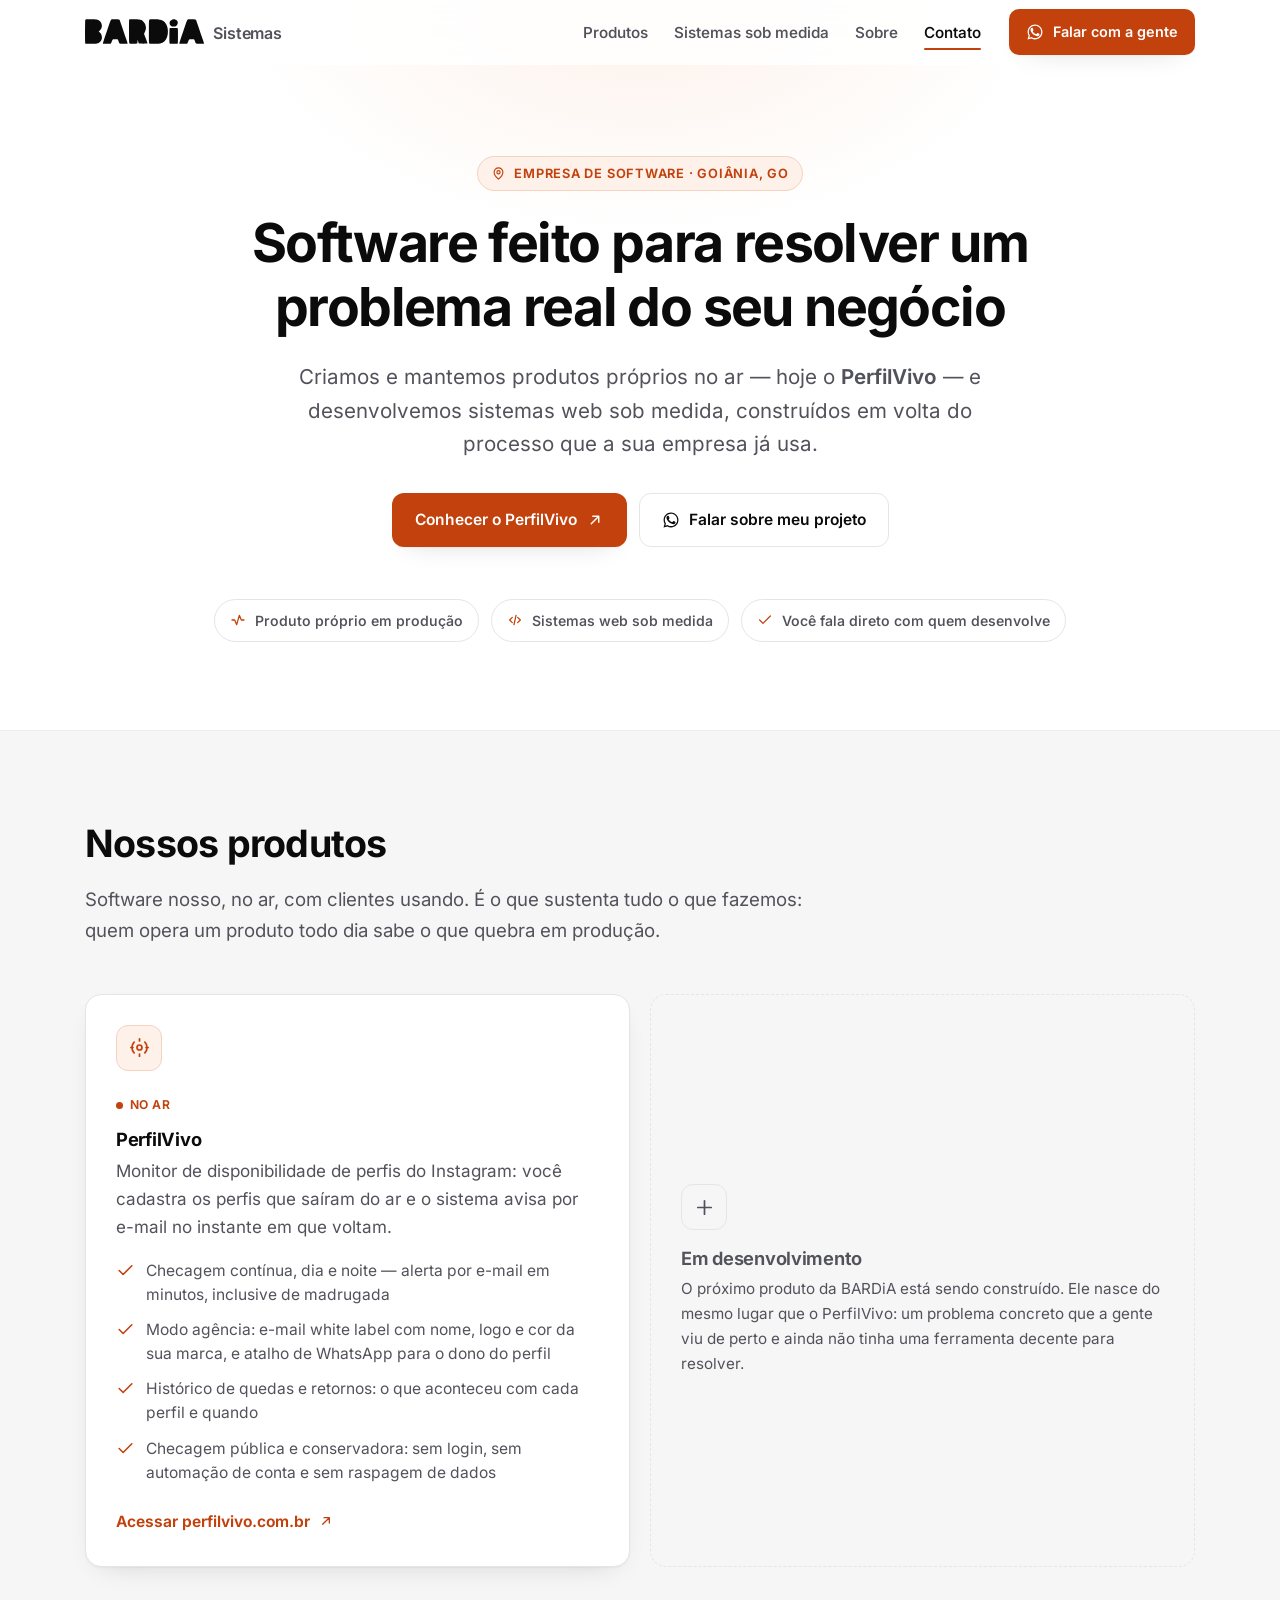
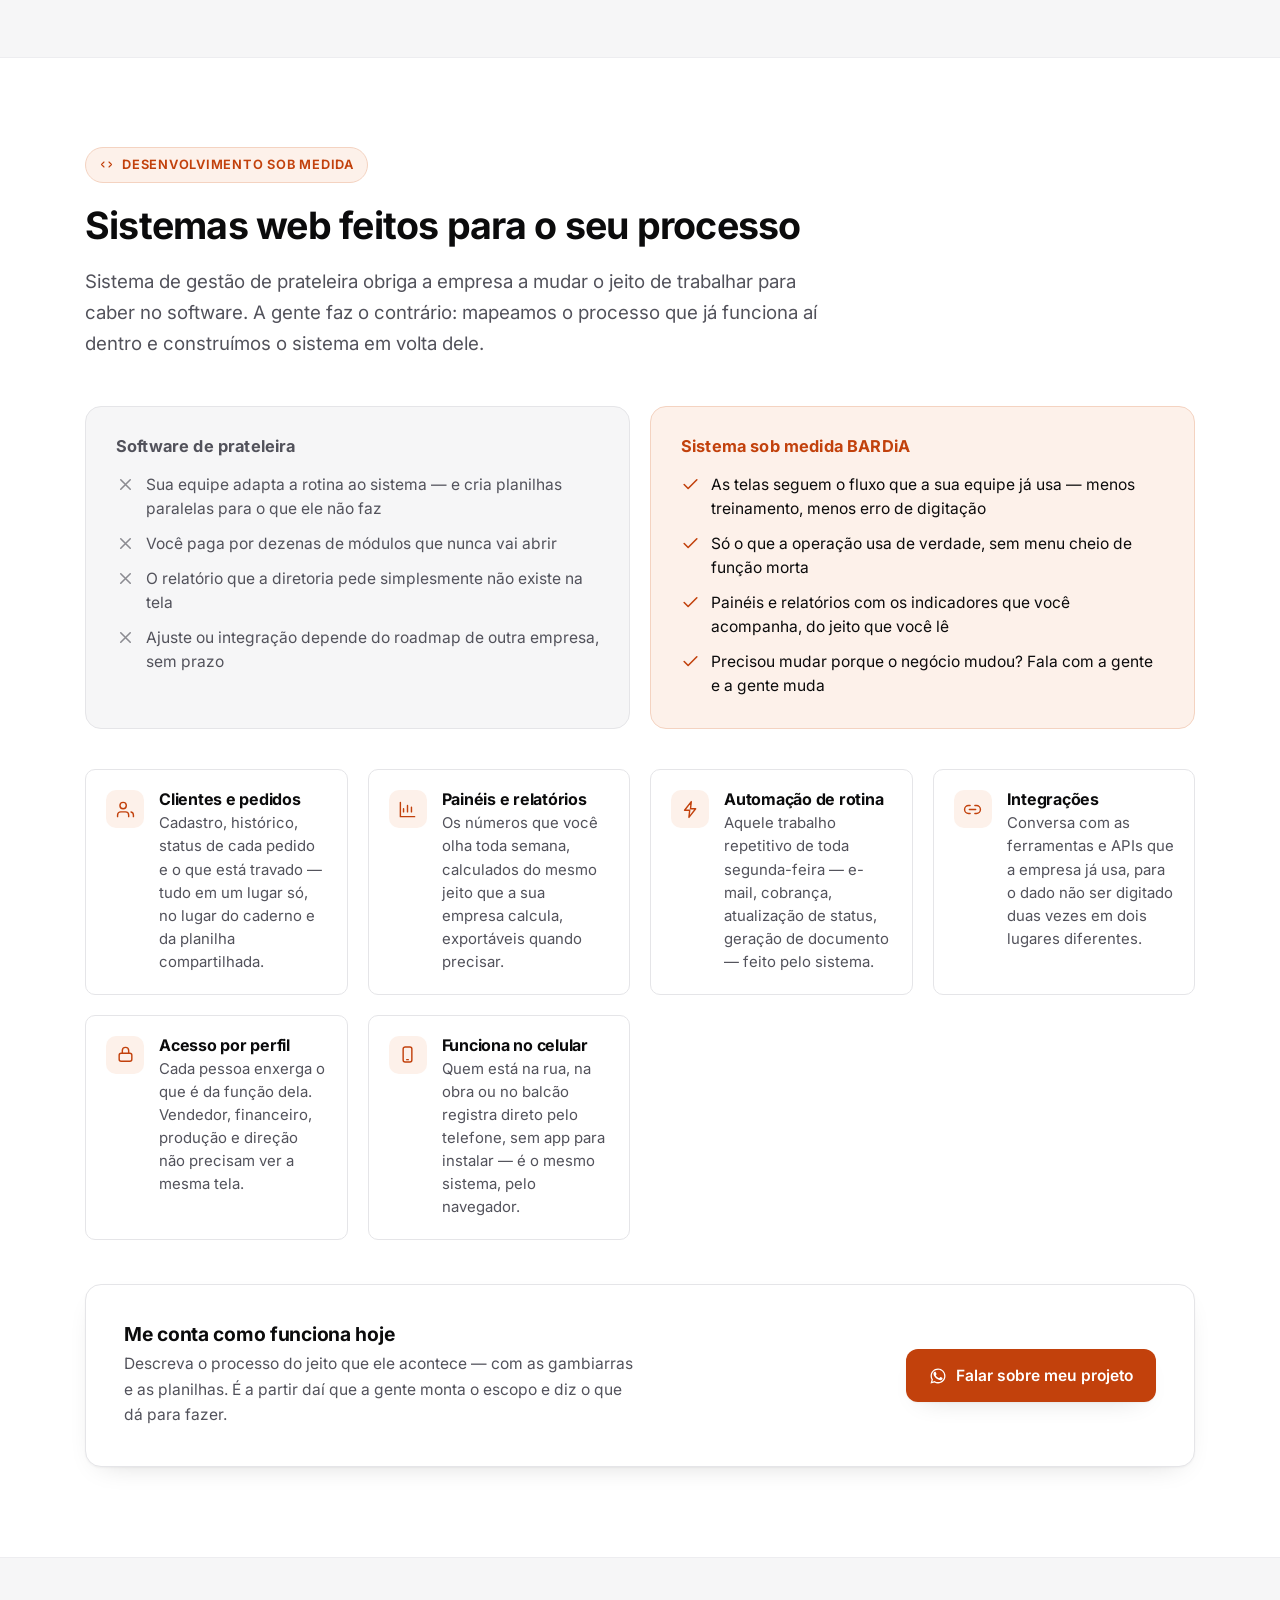
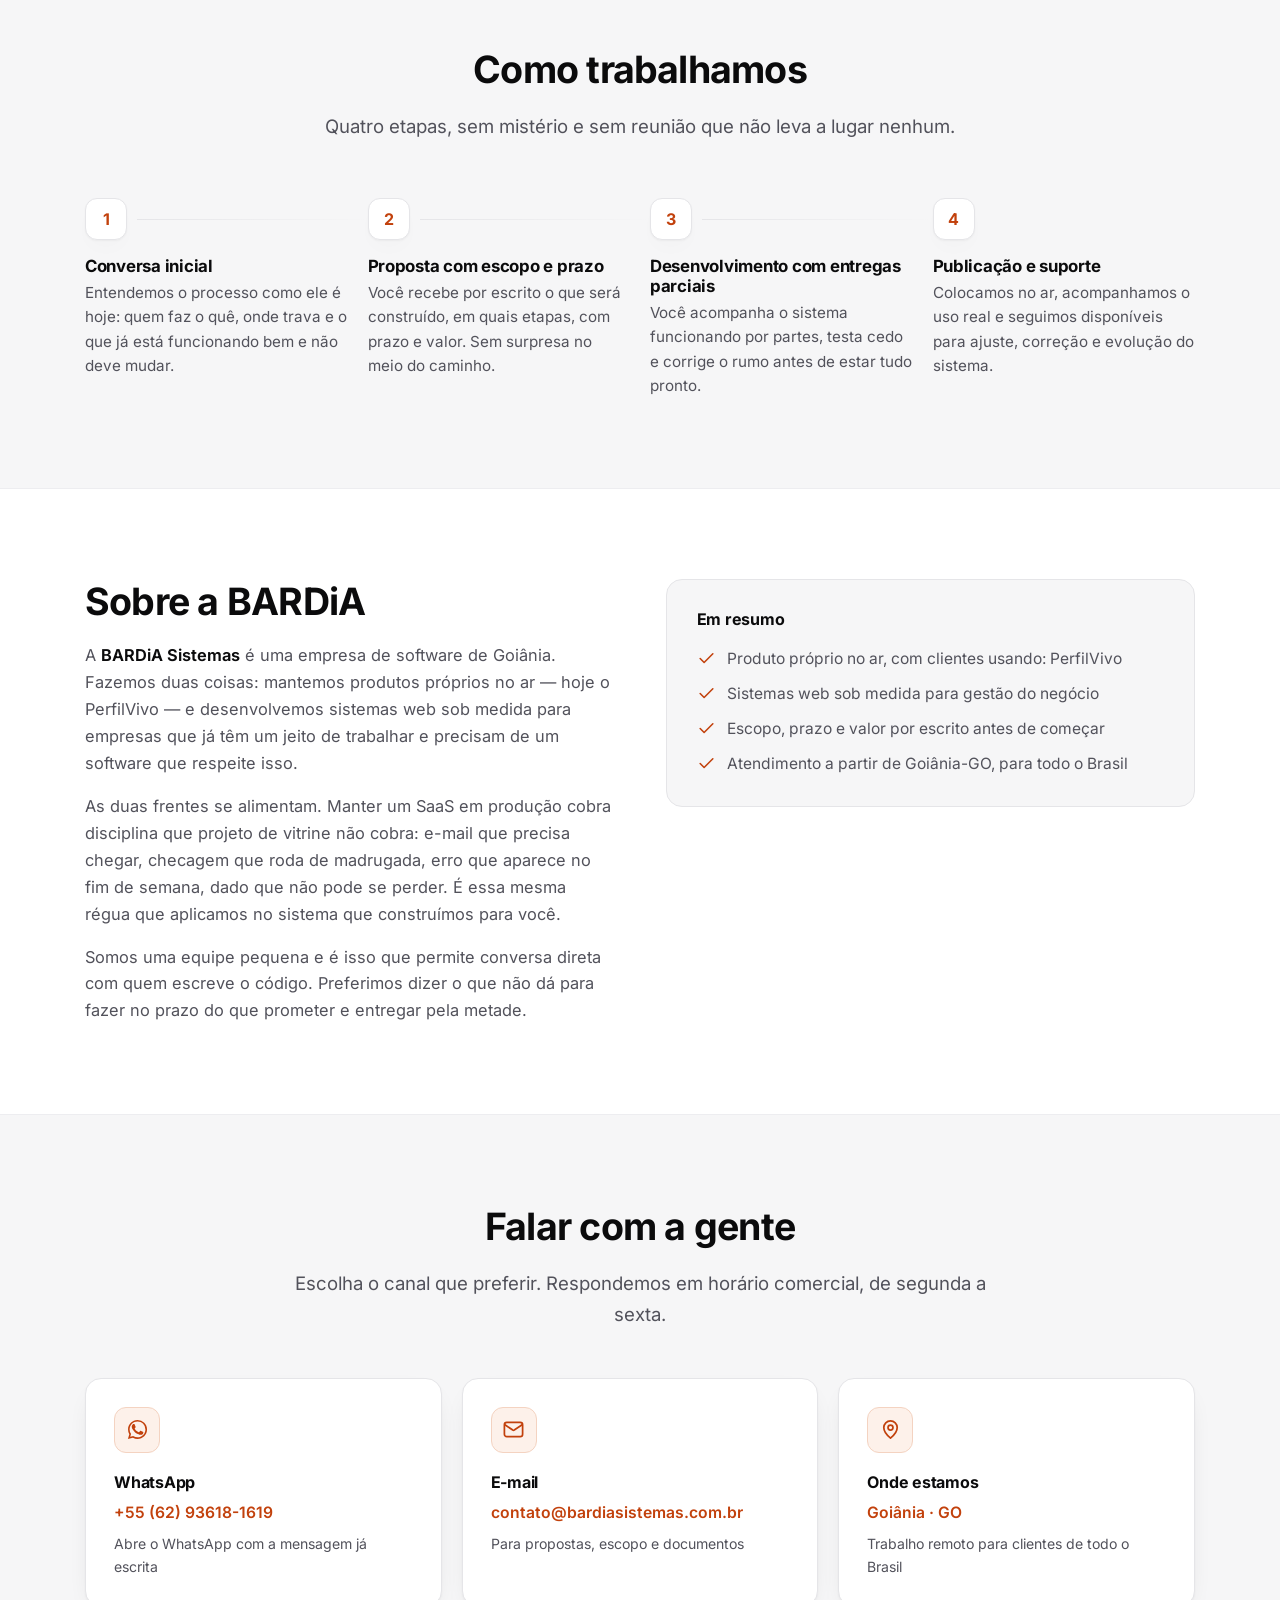
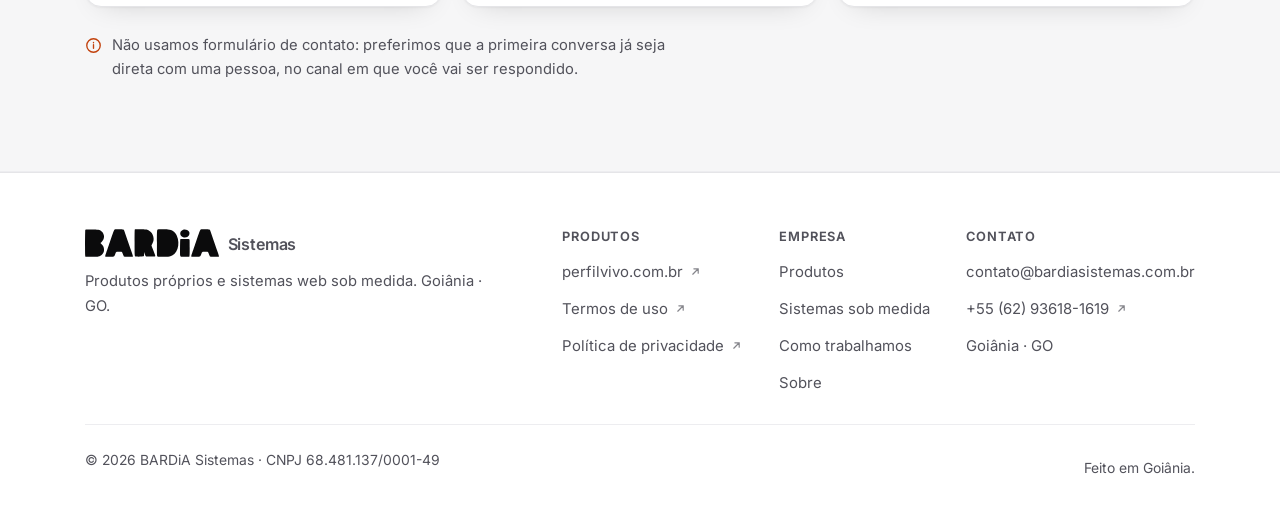
==== commit 70f8bf57: "Adiciona o CNPJ da empresa Aparece no rodape, ao lado do copyright, e no JSON-LD como taxID. Numero " ====
--- a/index.html
+++ b/index.html
@@ -33,8 +33,8 @@
 <meta property="og:url" content="https://bardiasistemas.com.br/">
 <meta property="og:title" content="BARDiA Sistemas — Sistemas web sob medida em Goiânia-GO">
 <meta property="og:description" content="Empresa de software com produto próprio no ar (PerfilVivo) e sistemas web sob medida, construídos em volta do processo que a sua empresa já usa.">
-<meta property="og:image" content="https://bardiasistemas.com.br/assets/img/og-image.png">
-<meta property="og:image:type" content="image/png">
+<meta property="og:image" content="https://bardiasistemas.com.br/assets/img/og-image.jpg">
+<meta property="og:image:type" content="image/jpeg">
 <meta property="og:image:width" content="1200">
 <meta property="og:image:height" content="630">
 <meta property="og:image:alt" content="BARDiA Sistemas — sistemas web sob medida">
@@ -43,7 +43,7 @@
 <meta name="twitter:card" content="summary_large_image">
 <meta name="twitter:title" content="BARDiA Sistemas — Sistemas web sob medida em Goiânia-GO">
 <meta name="twitter:description" content="Empresa de software com produto próprio no ar (PerfilVivo) e sistemas web sob medida, construídos em volta do processo que a sua empresa já usa.">
-<meta name="twitter:image" content="https://bardiasistemas.com.br/assets/img/og-image.png">
+<meta name="twitter:image" content="https://bardiasistemas.com.br/assets/img/og-image.jpg">
 <meta name="twitter:image:alt" content="BARDiA Sistemas — sistemas web sob medida">
 
 <link rel="stylesheet" href="assets/css/styles.css">
@@ -584,7 +584,7 @@
     </div>
 
     <div class="footer-bottom">
-      <p>© <span id="ano">2026</span> BARDiA Sistemas · bardiasistemas.com.br</p>
+      <p>© <span id="ano">2026</span> BARDiA Sistemas · CNPJ <span class="nowrap">68.481.137/0001-49</span></p>
       <p>Feito em Goiânia.</p>
     </div>
 
@@ -603,9 +603,10 @@
   "alternateName": "BARDiA",
   "url": "https://bardiasistemas.com.br/",
   "logo": "https://bardiasistemas.com.br/assets/img/logo-512.png",
-  "image": "https://bardiasistemas.com.br/assets/img/og-image.png",
+  "image": "https://bardiasistemas.com.br/assets/img/og-image.jpg",
   "email": "contato@bardiasistemas.com.br",
   "telephone": "+5562936181619",
+  "taxID": "68.481.137/0001-49",
   "description": "Empresa de software de Goiânia-GO. Desenvolve sistemas web sob medida para gestão de negócios e mantém produtos próprios (SaaS), como o PerfilVivo.",
   "areaServed": { "@type": "Country", "name": "Brasil" },
   "address": {
--- a/assets/css/styles.css
+++ b/assets/css/styles.css
@@ -155,6 +155,10 @@
 .lead{ font-size:clamp(1.02rem,.98rem + .3vw,1.16rem); color:var(--muted); max-width:62ch }
 .muted{ color:var(--muted) }
 .center{ text-align:center; margin-inline:auto }
+
+/* Evita que numeros formatados (CNPJ, telefone) quebrem no meio. O Chrome
+   aceita quebrar linha depois de "/", o que partiria o CNPJ ao meio. */
+.nowrap{ white-space:nowrap }
 
 .visually-hidden{
   position:absolute; width:1px; height:1px; margin:-1px; padding:0;
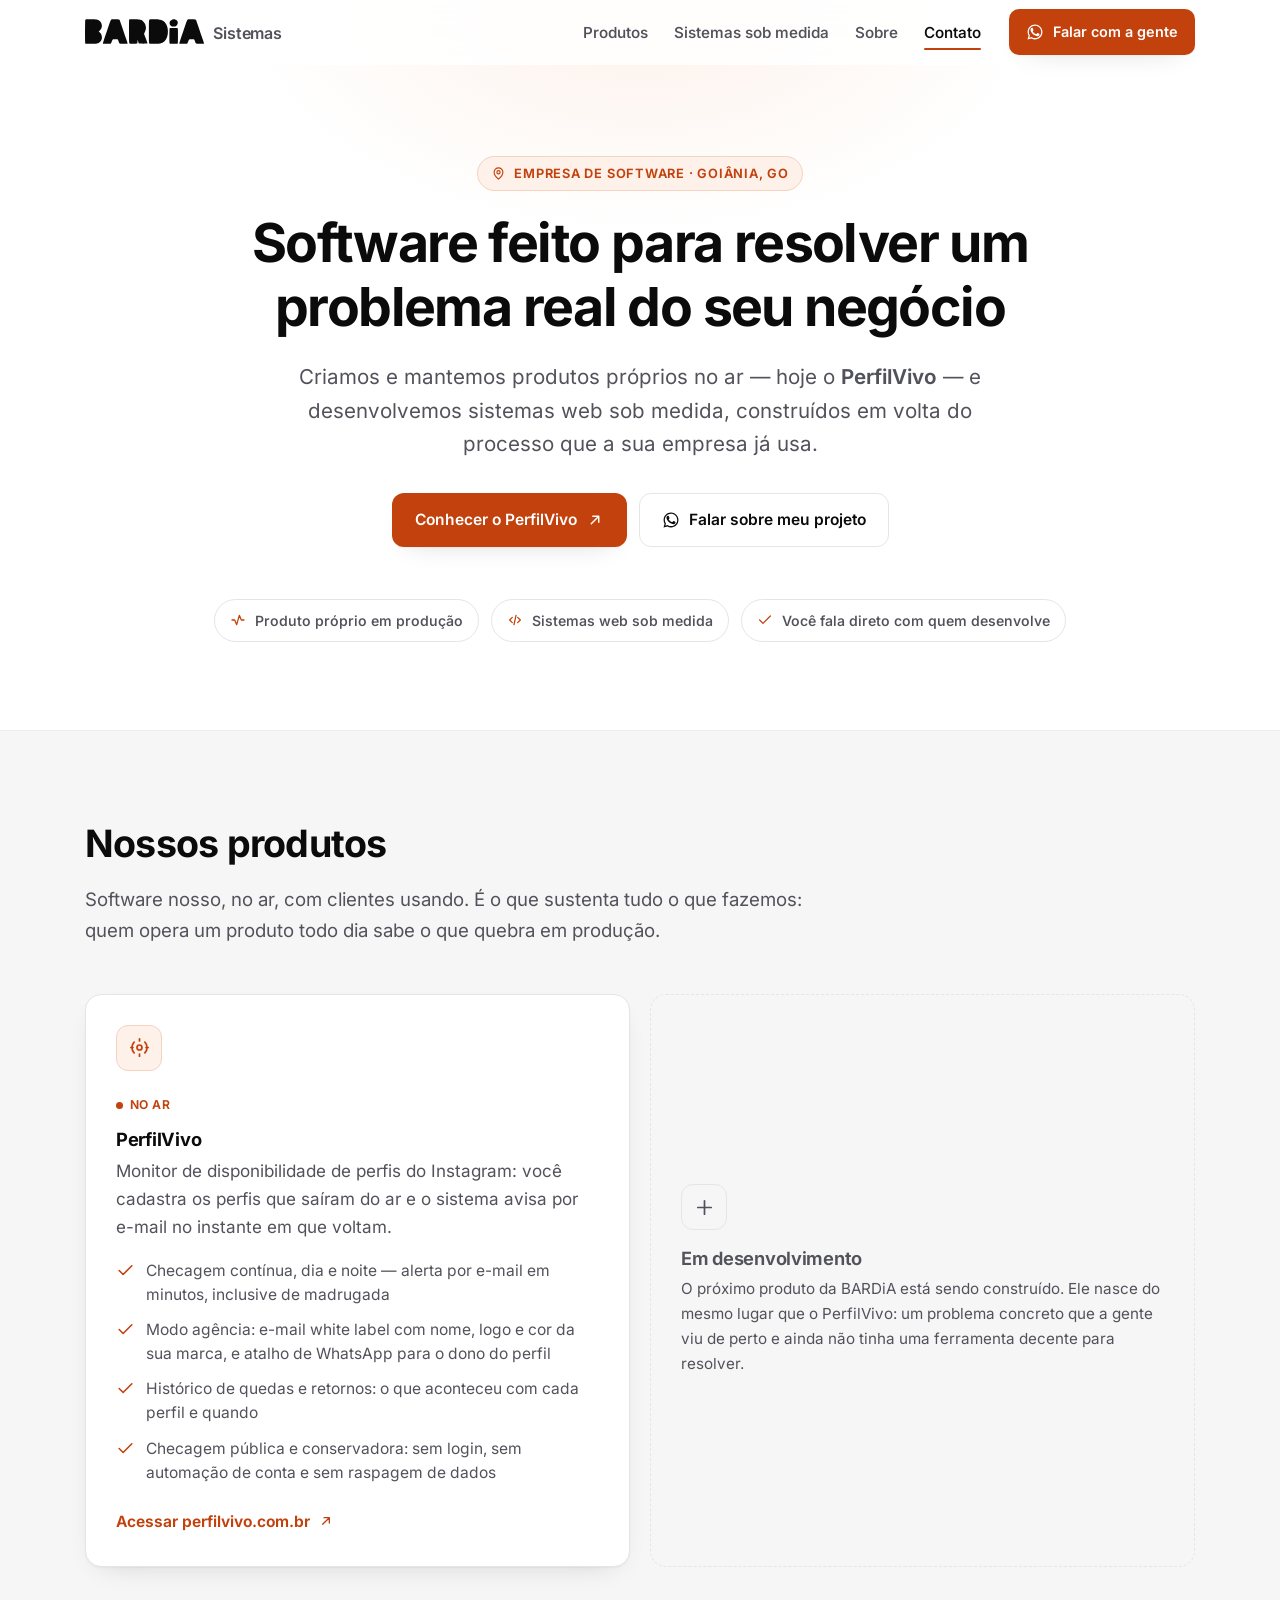
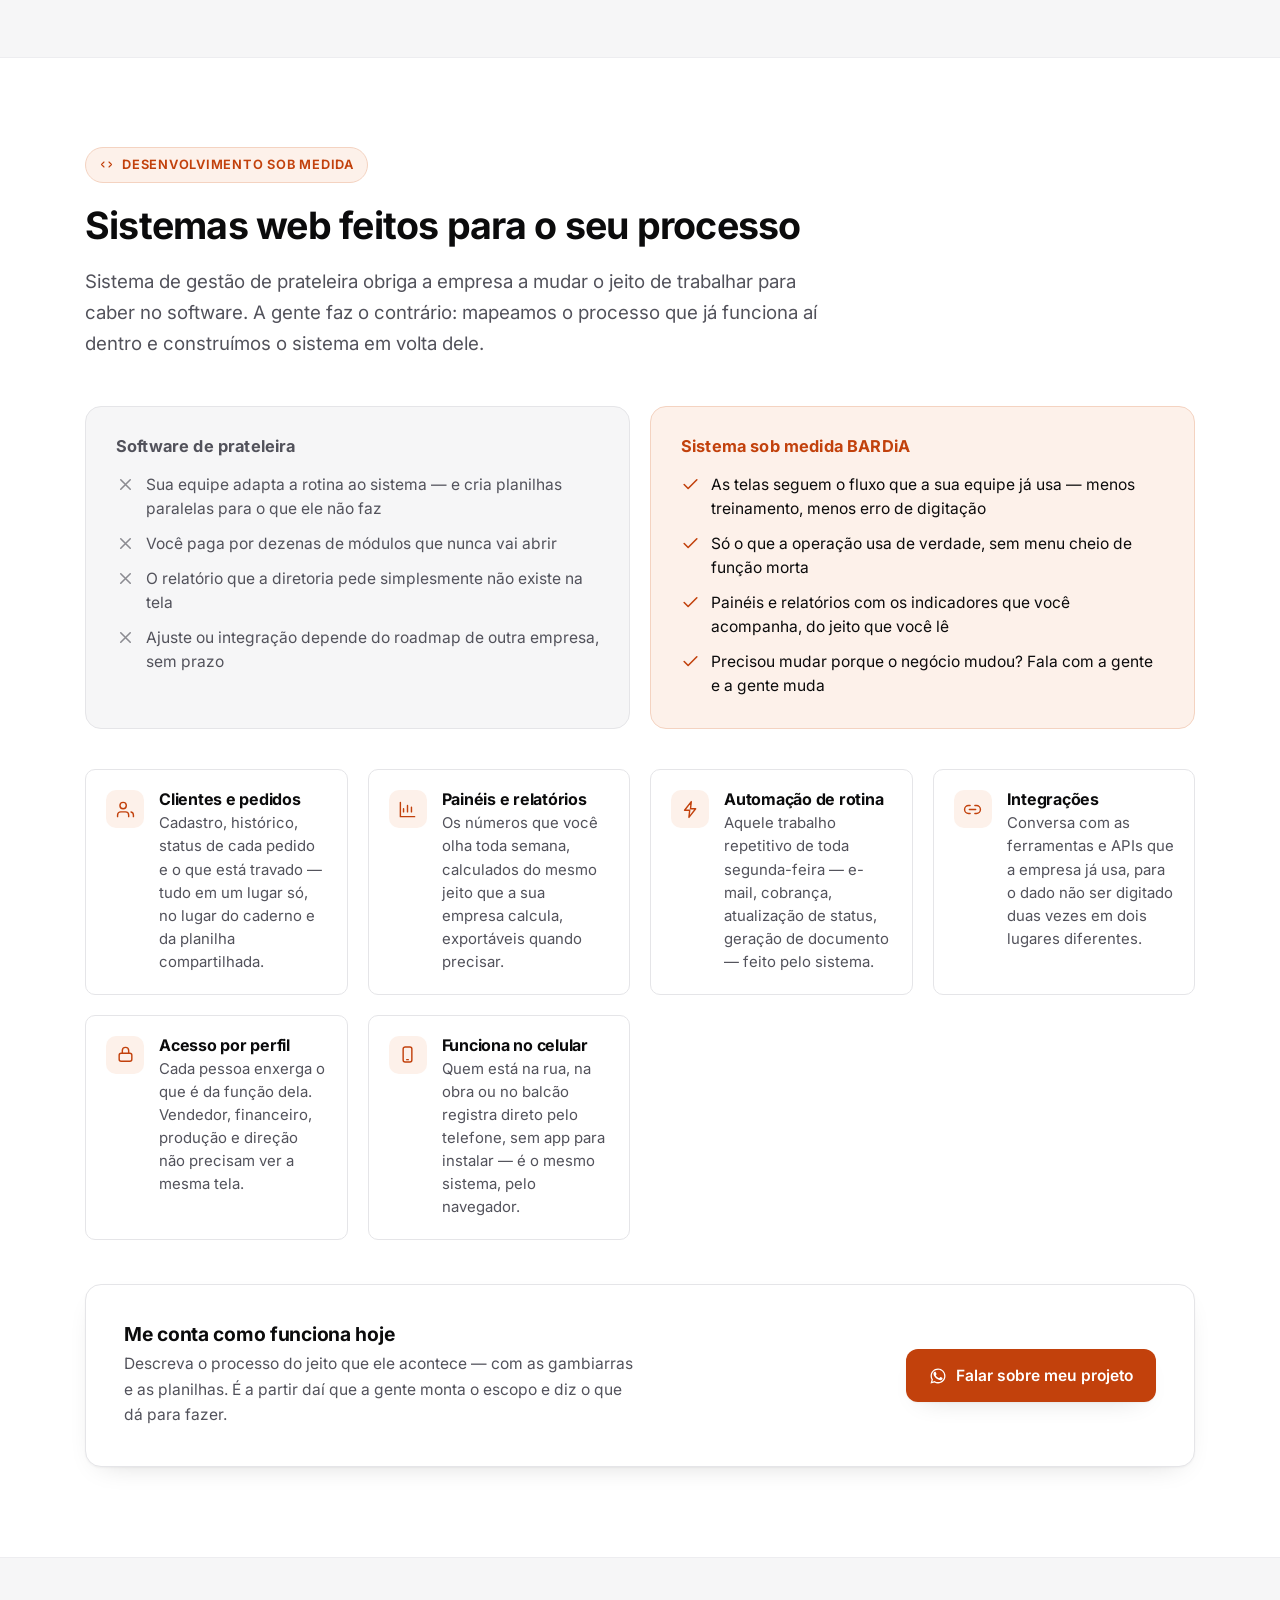
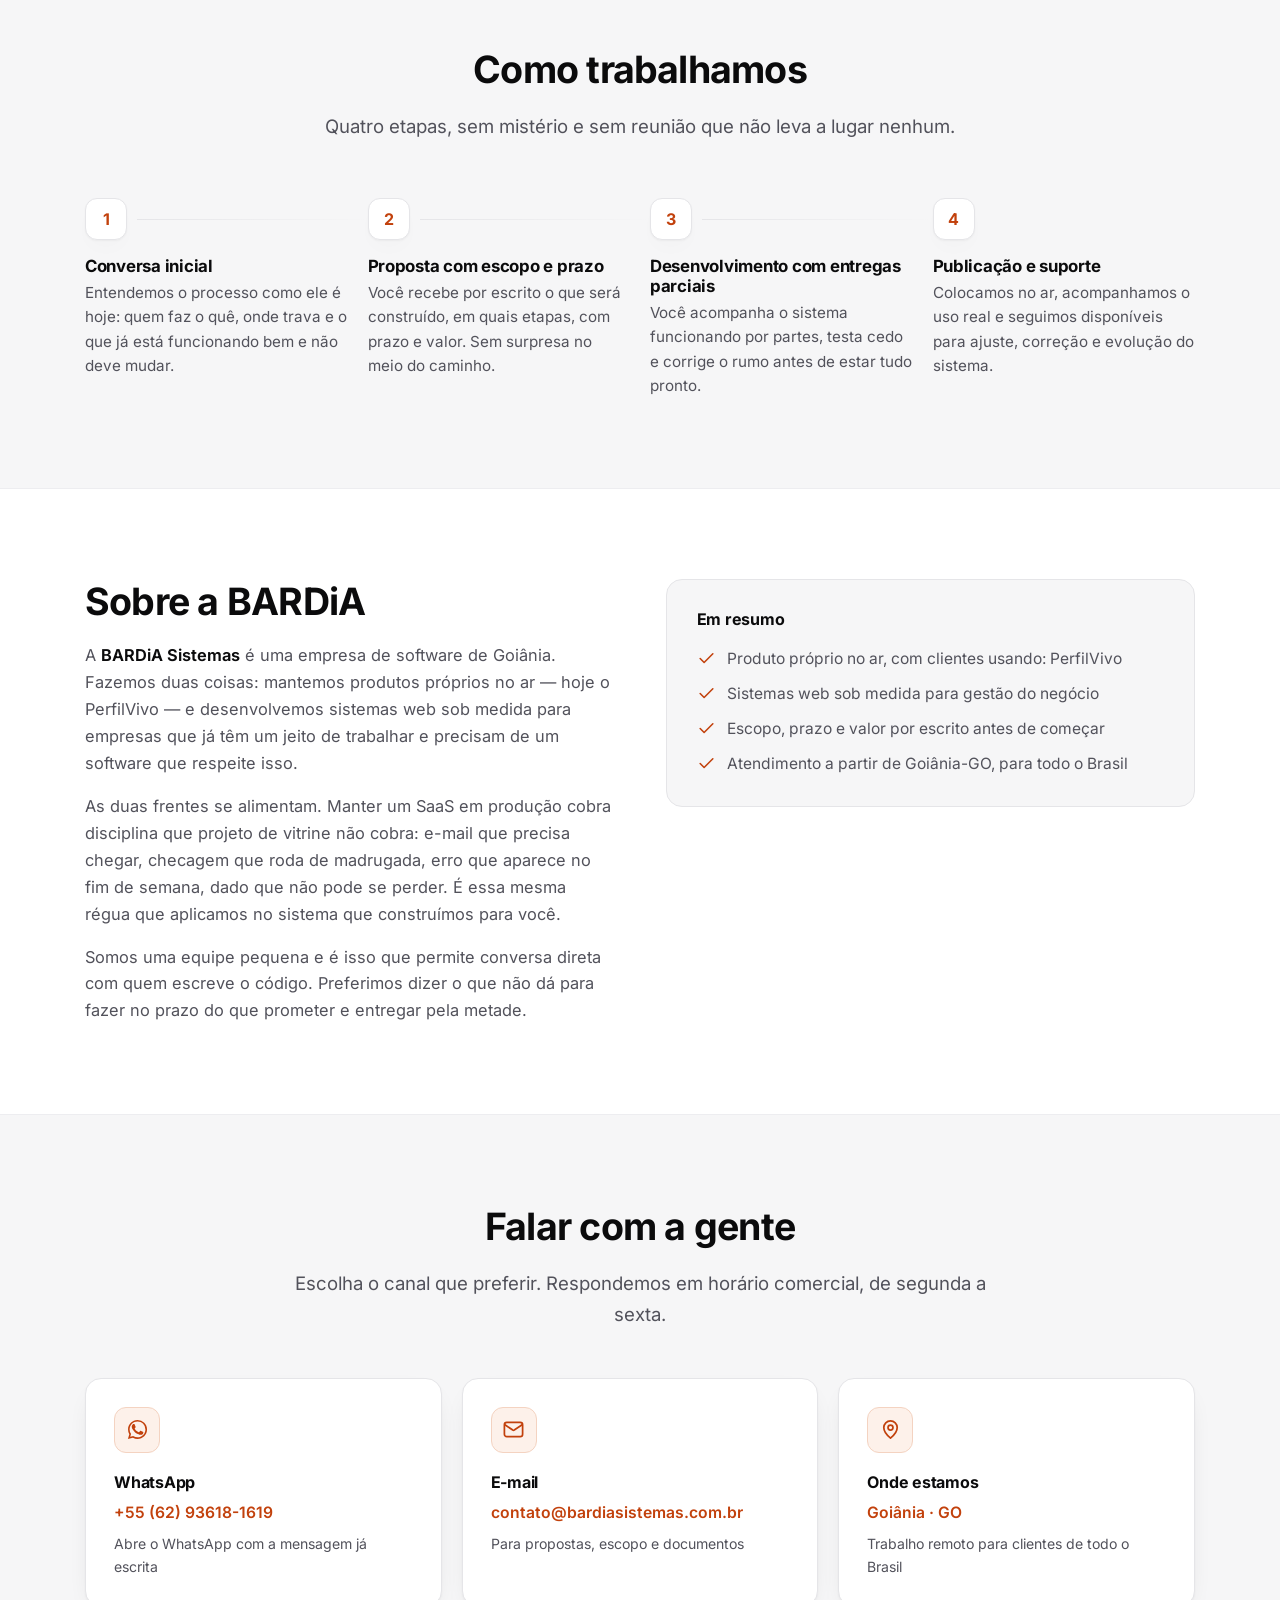
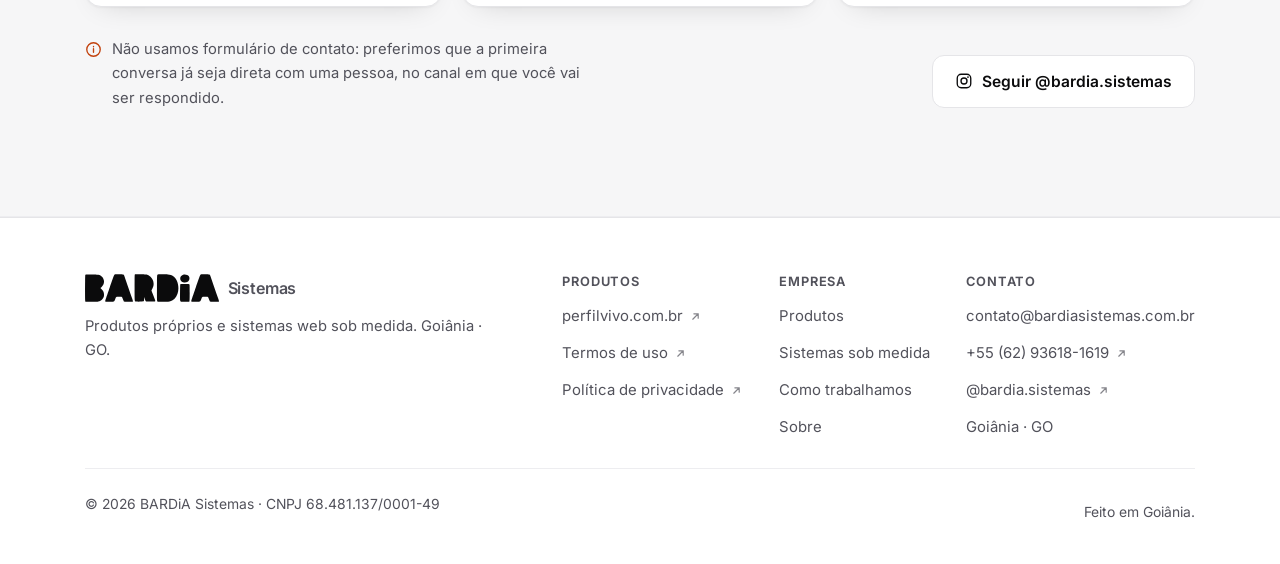
==== commit b0818463: "Adiciona o Instagram da empresa @bardia.sistemas em tres lugares, cada um com uma funcao:  - Secao C" ====
--- a/index.html
+++ b/index.html
@@ -505,10 +505,16 @@
 
       </div>
 
-      <p class="contact-note reveal">
-        <svg viewBox="0 0 24 24" fill="none" stroke="currentColor" stroke-width="1.9" stroke-linecap="round" stroke-linejoin="round" aria-hidden="true"><circle cx="12" cy="12" r="9.5"/><path d="M12 11v5M12 7.6v.6"/></svg>
-        <span>Não usamos formulário de contato: preferimos que a primeira conversa já seja direta com uma pessoa, no canal em que você vai ser respondido.</span>
-      </p>
+      <div class="contato-extra reveal">
+        <p class="contact-note">
+          <svg viewBox="0 0 24 24" fill="none" stroke="currentColor" stroke-width="1.9" stroke-linecap="round" stroke-linejoin="round" aria-hidden="true"><circle cx="12" cy="12" r="9.5"/><path d="M12 11v5M12 7.6v.6"/></svg>
+          <span>Não usamos formulário de contato: preferimos que a primeira conversa já seja direta com uma pessoa, no canal em que você vai ser respondido.</span>
+        </p>
+        <a class="btn btn--ghost" href="https://www.instagram.com/bardia.sistemas/" target="_blank" rel="noopener">
+          <svg viewBox="0 0 24 24" fill="none" stroke="currentColor" stroke-width="1.8" stroke-linecap="round" stroke-linejoin="round" aria-hidden="true"><rect x="3" y="3" width="18" height="18" rx="5.2"/><circle cx="12" cy="12" r="4"/><circle cx="17.3" cy="6.7" r="1.15" fill="currentColor" stroke="none"/></svg>
+          Seguir @bardia.sistemas
+        </a>
+      </div>
 
     </div>
   </section>
@@ -573,6 +579,12 @@
             <li>
               <a href="https://wa.me/5562936181619?text=Ol%C3%A1!%20Vim%20pelo%20site%20da%20BARDiA%20Sistemas." target="_blank" rel="noopener">
                 +55 (62) 93618-1619
+                <svg viewBox="0 0 24 24" fill="none" stroke="currentColor" stroke-width="2.2" stroke-linecap="round" stroke-linejoin="round" aria-hidden="true"><path d="M7 17 17 7M9 7h8v8"/></svg>
+              </a>
+            </li>
+            <li>
+              <a href="https://www.instagram.com/bardia.sistemas/" target="_blank" rel="noopener">
+                @bardia.sistemas
                 <svg viewBox="0 0 24 24" fill="none" stroke="currentColor" stroke-width="2.2" stroke-linecap="round" stroke-linejoin="round" aria-hidden="true"><path d="M7 17 17 7M9 7h8v8"/></svg>
               </a>
             </li>
@@ -622,7 +634,10 @@
     "telephone": "+5562936181619",
     "availableLanguage": ["pt-BR"]
   }],
-  "sameAs": ["https://perfilvivo.com.br"],
+  "sameAs": [
+    "https://perfilvivo.com.br",
+    "https://www.instagram.com/bardia.sistemas"
+  ],
   "makesOffer": [{
     "@type": "Offer",
     "itemOffered": {
--- a/assets/css/styles.css
+++ b/assets/css/styles.css
@@ -476,9 +476,17 @@
 .contact-card .value{ font-weight:600; color:var(--accent); overflow-wrap:anywhere; font-size:.98rem }
 .contact-card .hint{ font-size:.88rem; color:var(--muted) }
 
+/* Nota e botao do Instagram lado a lado; empilham em tela estreita. */
+.contato-extra{
+  display:flex; flex-wrap:wrap; gap:20px 28px;
+  align-items:center; justify-content:space-between;
+  margin-top:30px;
+}
+.contato-extra .btn{ flex:none }
+
 .contact-note{
-  margin-top:26px; font-size:.92rem; color:var(--muted);
-  display:flex; gap:10px; align-items:flex-start; max-width:66ch;
+  font-size:.92rem; color:var(--muted);
+  display:flex; gap:10px; align-items:flex-start; max-width:56ch;
 }
 .contact-note svg{ width:17px; height:17px; flex:none; margin-top:4px; color:var(--accent) }
 
